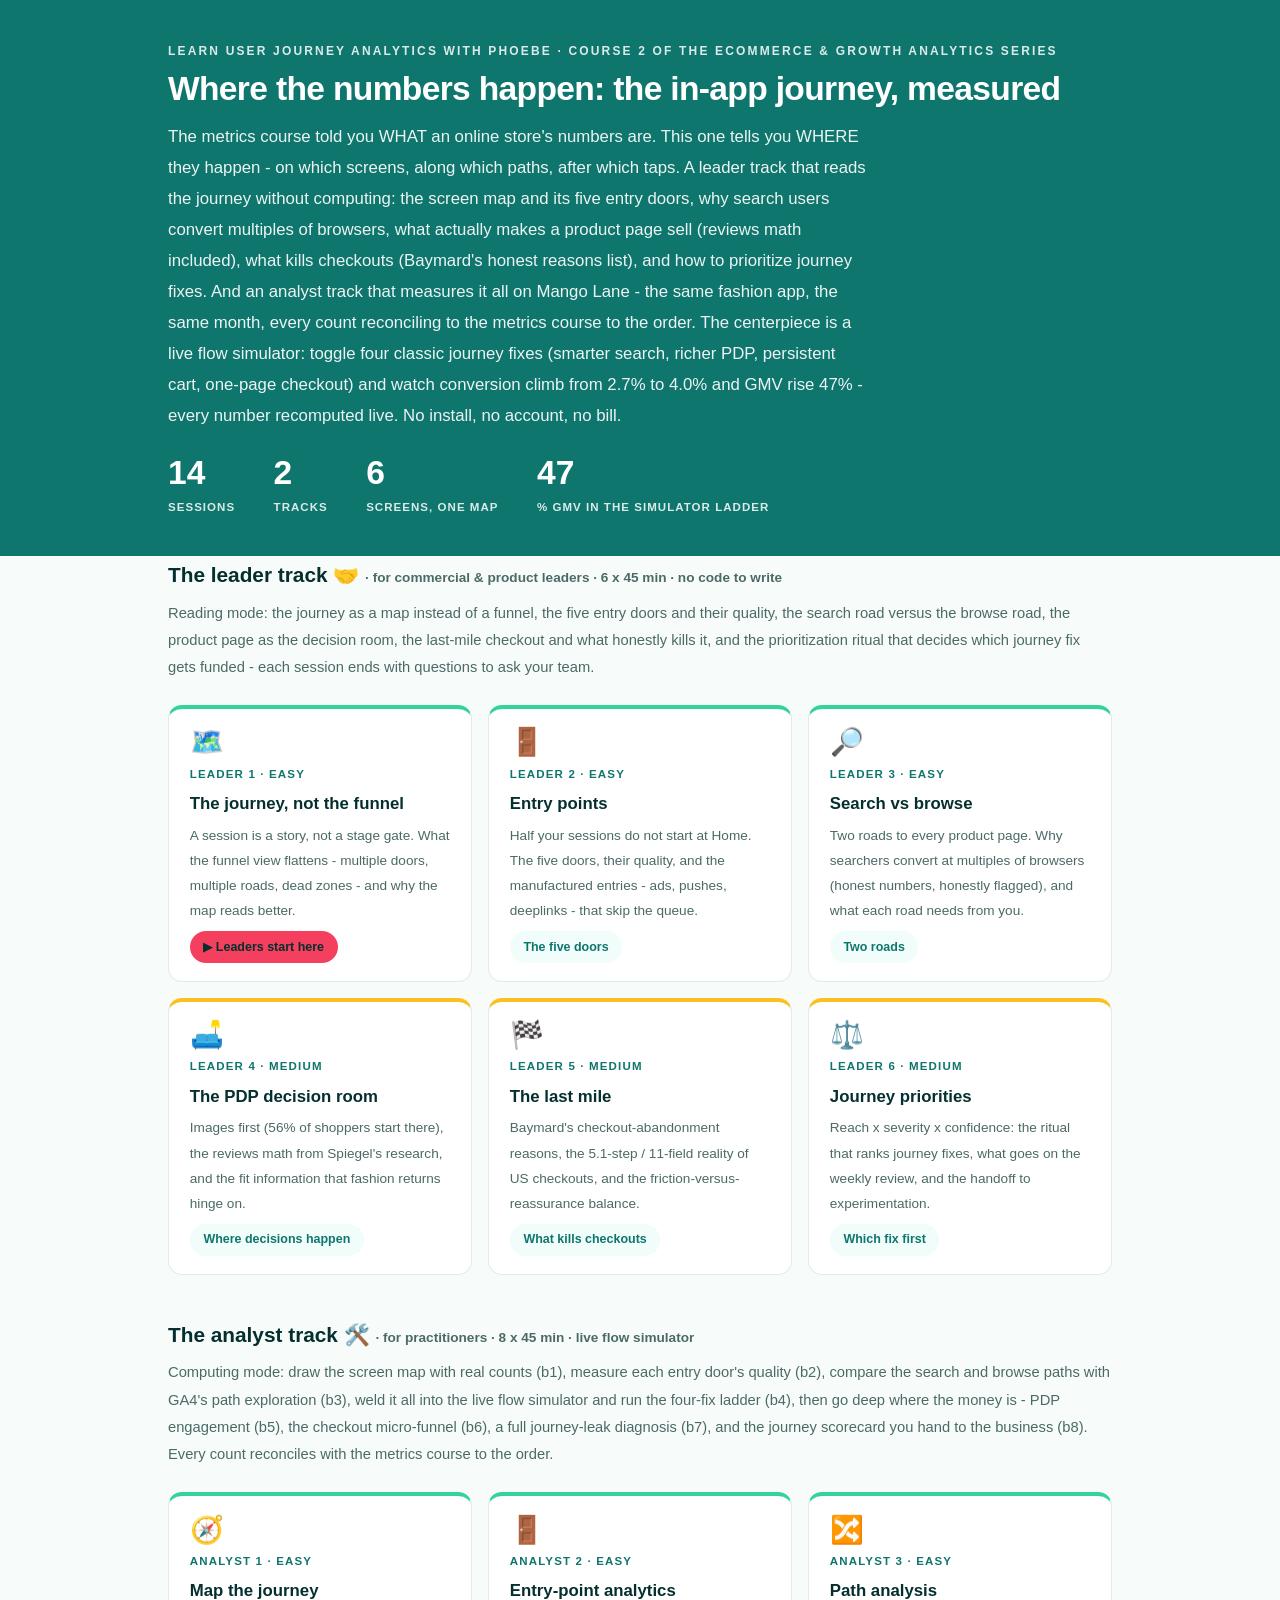
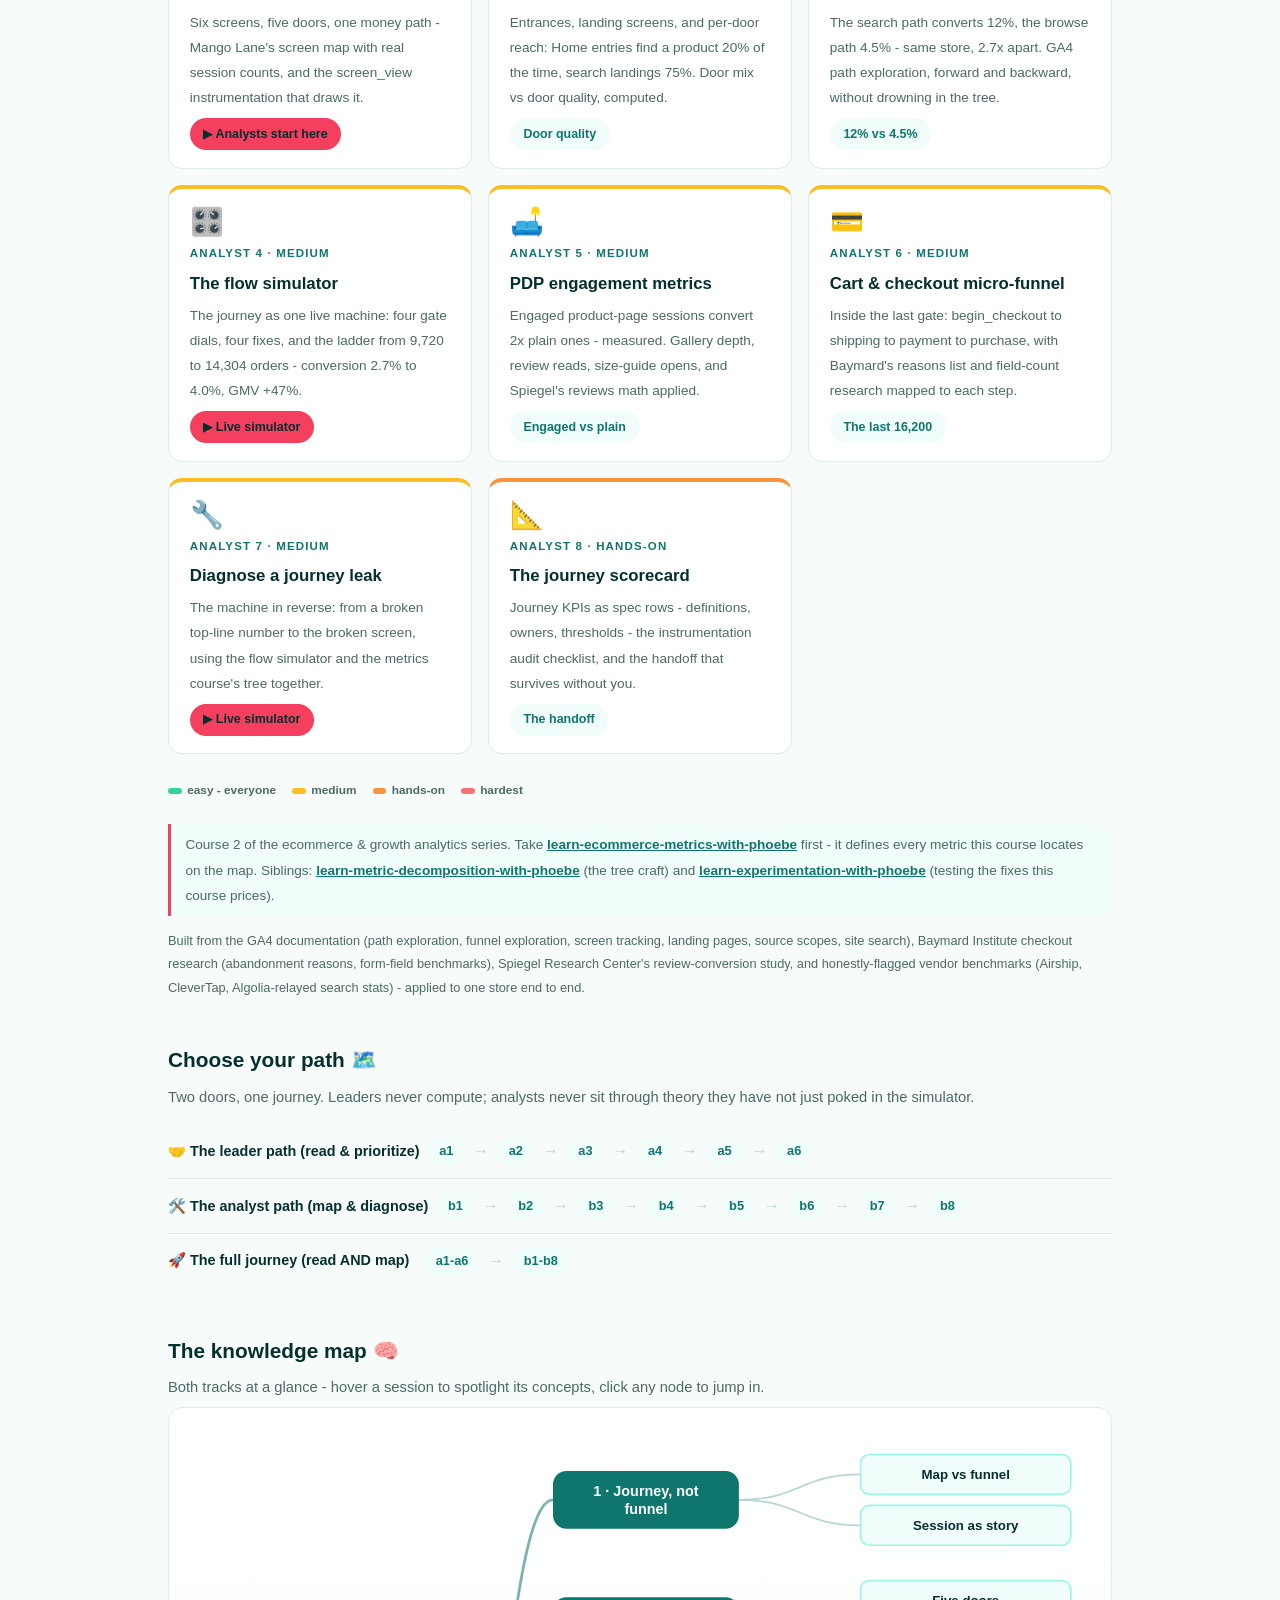
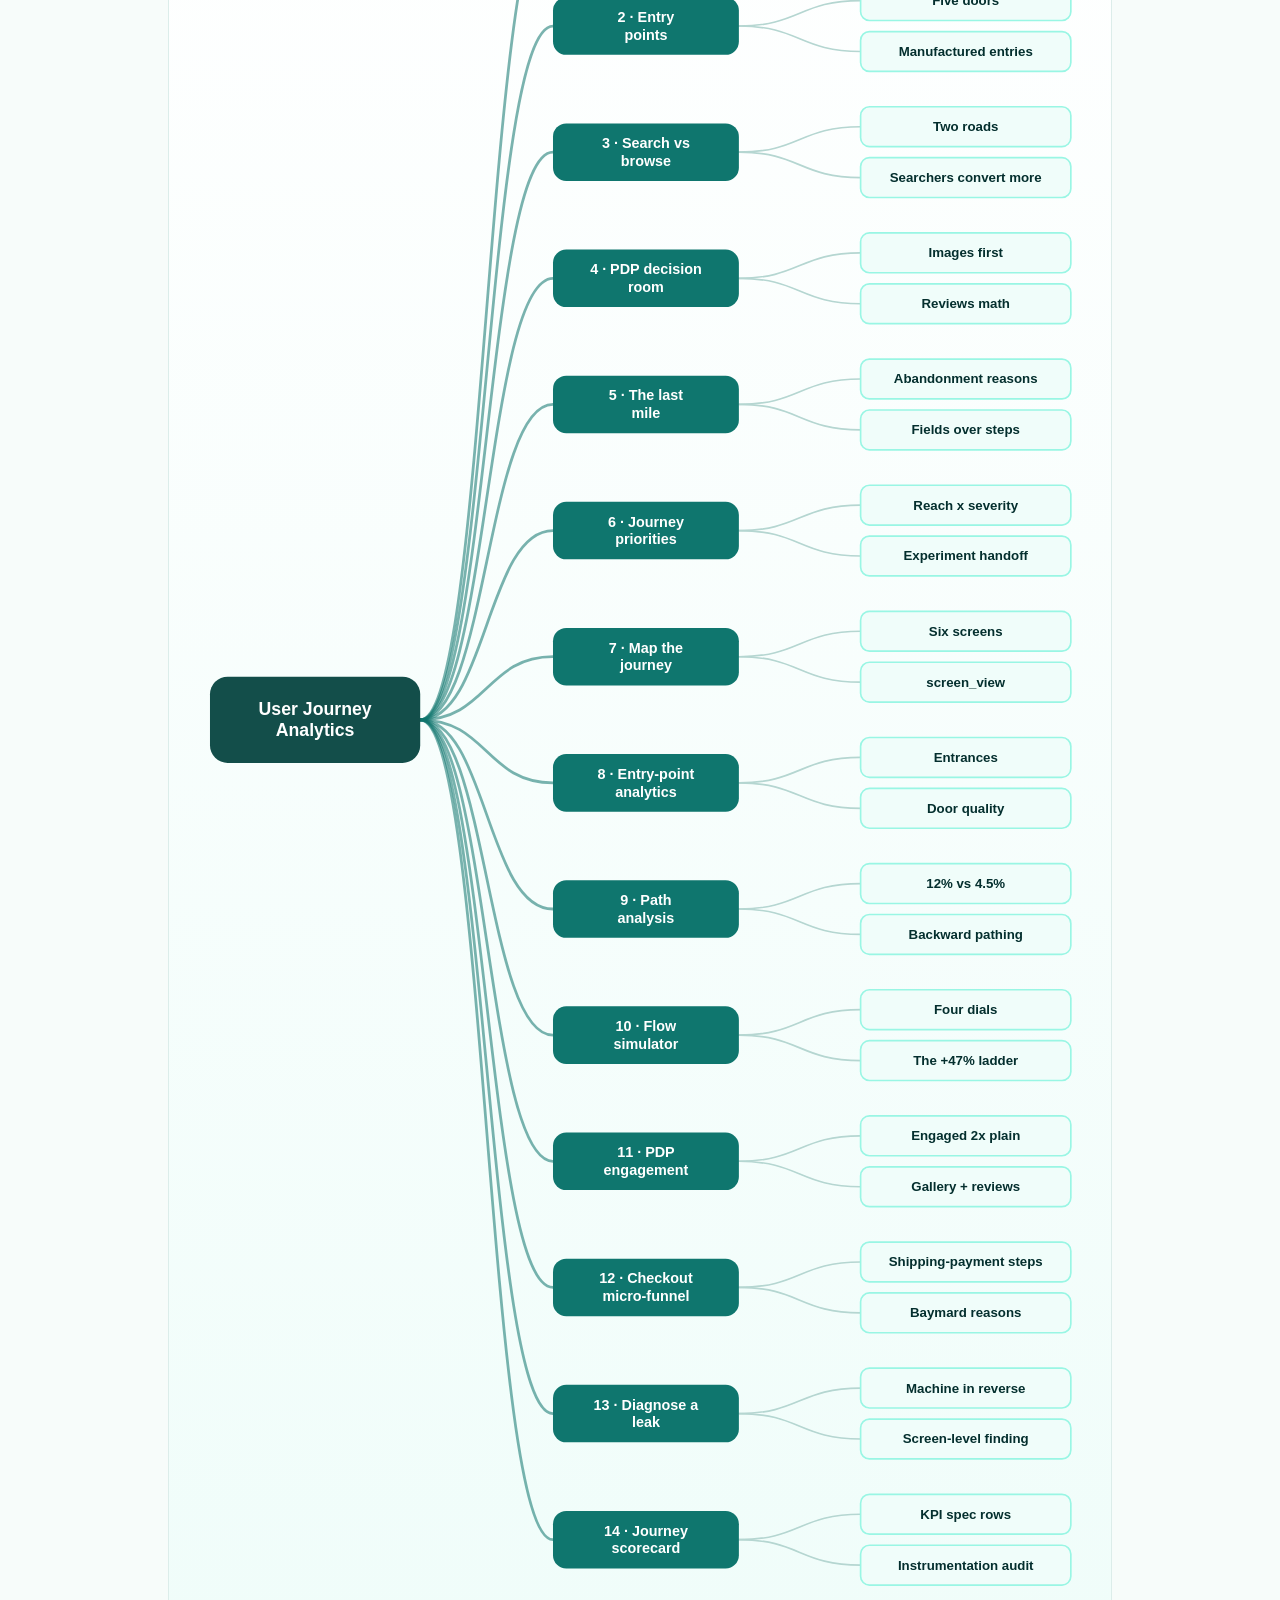
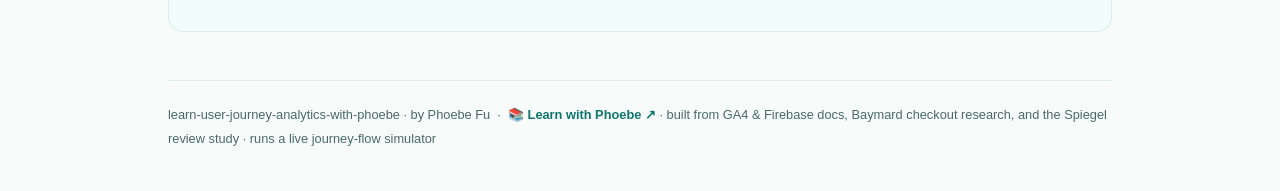
==== index.html @ 92de8b3d "Fix diagram clipping and make every page readable on a narrow screen Diagrams: measured geometry def" ====
<!DOCTYPE html>
<html lang="en">
<head>
<meta charset="UTF-8">
<meta name="viewport" content="width=device-width, initial-scale=1.0">
<title>learn user journey analytics with phoebe - a two-track course you run in your browser</title>
<link rel="stylesheet" href="assets/style.css?v=6">
<style>
  .stats-row { display: flex; gap: 2.4rem; margin-top: 1.5rem; flex-wrap: wrap; }
  .stat b { display: block; font-size: 2.1rem; font-weight: 800; line-height: 1.05; font-variant-numeric: tabular-nums; }
  .stat span { font-size: .72rem; opacity: .85; text-transform: uppercase; letter-spacing: .09em; font-weight: 600; }

  .course-grid { display: grid; grid-template-columns: repeat(auto-fit, minmax(17rem, 1fr)); gap: 1rem; margin-top: 1.5rem; }
  .course-card {
    border: 1px solid var(--hairline);
    border-top: 4px solid var(--diff, var(--indigo));
    border-radius: var(--radius);
    padding: 1.2rem 1.3rem 1.1rem;
    display: flex;
    flex-direction: column;
    gap: .5rem;
    text-decoration: none;
    color: var(--ink);
    background: #fff;
    transition: box-shadow .15s ease, border-color .15s ease, transform .15s ease;
    position: relative;
  }
  .course-card:hover { border-color: var(--indigo-soft); border-top-color: var(--diff, var(--indigo)); box-shadow: 0 8px 28px rgba(15,118,110,.14); transform: translateY(-3px); }
  .course-card .cicon { font-size: 1.7rem; line-height: 1; }
  .course-card .cnum { font-size: .72rem; font-weight: 700; color: var(--indigo); text-transform: uppercase; letter-spacing: .1em; }
  .course-card h3 { font-size: 1.05rem; font-weight: 800; line-height: 1.3; }
  .course-card p { font-size: .85rem; color: var(--muted); flex: 1; }
  .course-card .meta { display: flex; gap: .4rem; flex-wrap: wrap; }

  .diff-legend { display: flex; gap: 1rem; margin-top: 1.6rem; font-size: .74rem; color: var(--muted); font-weight: 600; flex-wrap: wrap; }
  .diff-legend i { display: inline-block; width: .85rem; height: .35rem; border-radius: 999px; margin-right: .35rem; vertical-align: middle; }

  .prereq-line { margin-top: 1.4rem; font-size: .85rem; color: var(--muted); border-left: 3px solid var(--amber); padding: .5rem .9rem; background: var(--indigo-50); border-radius: 0 var(--radius) var(--radius) 0; }
  .prereq-line a { color: var(--indigo); font-weight: 700; }
  .sources-line { margin-top: .8rem; font-size: .8rem; color: var(--muted); }

  .paths { margin-top: 2.6rem; }
  .paths h2 { font-size: 1.3rem; font-weight: 800; margin-bottom: .3rem; }
  .paths .plede { color: var(--muted); font-size: .92rem; margin-bottom: .8rem; }
  .path { display: flex; gap: .55rem; align-items: center; padding: .75rem 0; border-bottom: .5px solid var(--hairline); flex-wrap: wrap; }
  .path:last-child { border-bottom: none; }
  .path b { min-width: 15.5rem; font-size: .9rem; }
  .path .pstep { background: var(--indigo-50); color: var(--indigo); border-radius: 999px; padding: .16rem .68rem; font-weight: 700; font-size: .8rem; text-decoration: none; transition: all .12s ease; }
  .path .pstep:hover { background: var(--indigo); color: #fff; }
  .path .parr { color: var(--faint); font-weight: 700; }

  .mm-section { margin-top: 1.6rem; }
  .mm-section h2 { font-size: 1.3rem; font-weight: 800; margin-bottom: .2rem; }
  .mm-section .mm-lede { color: var(--muted); font-size: .92rem; margin-bottom: .4rem; }
  .mm-wrap { border: 1px solid var(--hairline); border-radius: var(--radius); background: linear-gradient(180deg,#fff,#F0FDFA); padding: .6rem; overflow-x: auto; }
  .mm-svg { width: 100%; height: auto; display: block; max-width: 60rem; margin: 0 auto; min-width: 34rem; }
  .mm-link { cursor: pointer; text-decoration: none; }
  .mm-node rect { transition: opacity .15s ease, filter .15s ease; }
  .mm-node text { pointer-events: none; }
  .mm-link:hover .mm-node rect { filter: brightness(1.06); }
  .mm-edge { transition: opacity .15s ease; }
</style>
</head>
<body>

<header class="masthead">
  <div class="wrap">
    <div class="eyebrow">Learn User Journey Analytics with Phoebe · course 2 of the ecommerce &amp; growth analytics series</div>
    <h1>Where the numbers happen: the in-app journey, measured</h1>
    <p class="sub">The metrics course told you WHAT an online store's numbers are. This one tells you WHERE they happen - on which screens, along which paths, after which taps. A leader track that reads the journey without computing: the screen map and its five entry doors, why search users convert multiples of browsers, what actually makes a product page sell (reviews math included), what kills checkouts (Baymard's honest reasons list), and how to prioritize journey fixes. And an analyst track that measures it all on Mango Lane - the same fashion app, the same month, every count reconciling to the metrics course to the order. The centerpiece is a live flow simulator: toggle four classic journey fixes (smarter search, richer PDP, persistent cart, one-page checkout) and watch conversion climb from 2.7% to 4.0% and GMV rise 47% - every number recomputed live. No install, no account, no bill.</p>
    <div class="stats-row">
      <div class="stat"><b data-count="14">14</b><span>sessions</span></div>
      <div class="stat"><b data-count="2">2</b><span>tracks</span></div>
      <div class="stat"><b data-count="6">6</b><span>screens, one map</span></div>
      <div class="stat"><b data-count="47">47</b><span>% GMV in the simulator ladder</span></div>
    </div>
  </div>
</header>

<main class="wrap">

  <section class="section">
    <div class="paths" style="margin-top:0">
      <h2>The leader track 🤝 <span style="font-size:.85rem;font-weight:600;color:var(--muted)">· for commercial &amp; product leaders · 6 x 45 min · no code to write</span></h2>
      <p class="plede">Reading mode: the journey as a map instead of a funnel, the five entry doors and their quality, the search road versus the browse road, the product page as the decision room, the last-mile checkout and what honestly kills it, and the prioritization ritual that decides which journey fix gets funded - each session ends with questions to ask your team.</p>
    </div>
    <div class="course-grid">
      <a class="course-card" href="courses/a1-the-journey-not-the-funnel.html" style="--diff:#34D399">
        <span class="cicon">🗺️</span>
        <span class="cnum">Leader 1 · easy</span>
        <h3>The journey, not the funnel</h3>
        <p>A session is a story, not a stage gate. What the funnel view flattens - multiple doors, multiple roads, dead zones - and why the map reads better.</p>
        <span class="meta"><span class="pill amber">▶ Leaders start here</span></span>
      </a>
      <a class="course-card" href="courses/a2-entry-points.html" style="--diff:#34D399">
        <span class="cicon">🚪</span>
        <span class="cnum">Leader 2 · easy</span>
        <h3>Entry points</h3>
        <p>Half your sessions do not start at Home. The five doors, their quality, and the manufactured entries - ads, pushes, deeplinks - that skip the queue.</p>
        <span class="meta"><span class="pill light">The five doors</span></span>
      </a>
      <a class="course-card" href="courses/a3-search-vs-browse.html" style="--diff:#34D399">
        <span class="cicon">🔎</span>
        <span class="cnum">Leader 3 · easy</span>
        <h3>Search vs browse</h3>
        <p>Two roads to every product page. Why searchers convert at multiples of browsers (honest numbers, honestly flagged), and what each road needs from you.</p>
        <span class="meta"><span class="pill light">Two roads</span></span>
      </a>
      <a class="course-card" href="courses/a4-the-pdp-decision-room.html" style="--diff:#FBBF24">
        <span class="cicon">🛋️</span>
        <span class="cnum">Leader 4 · medium</span>
        <h3>The PDP decision room</h3>
        <p>Images first (56% of shoppers start there), the reviews math from Spiegel's research, and the fit information that fashion returns hinge on.</p>
        <span class="meta"><span class="pill light">Where decisions happen</span></span>
      </a>
      <a class="course-card" href="courses/a5-the-last-mile.html" style="--diff:#FBBF24">
        <span class="cicon">🏁</span>
        <span class="cnum">Leader 5 · medium</span>
        <h3>The last mile</h3>
        <p>Baymard's checkout-abandonment reasons, the 5.1-step / 11-field reality of US checkouts, and the friction-versus-reassurance balance.</p>
        <span class="meta"><span class="pill light">What kills checkouts</span></span>
      </a>
      <a class="course-card" href="courses/a6-journey-priorities.html" style="--diff:#FBBF24">
        <span class="cicon">⚖️</span>
        <span class="cnum">Leader 6 · medium</span>
        <h3>Journey priorities</h3>
        <p>Reach x severity x confidence: the ritual that ranks journey fixes, what goes on the weekly review, and the handoff to experimentation.</p>
        <span class="meta"><span class="pill light">Which fix first</span></span>
      </a>
    </div>

    <div class="paths">
      <h2>The analyst track 🛠️ <span style="font-size:.85rem;font-weight:600;color:var(--muted)">· for practitioners · 8 x 45 min · live flow simulator</span></h2>
      <p class="plede">Computing mode: draw the screen map with real counts (b1), measure each entry door's quality (b2), compare the search and browse paths with GA4's path exploration (b3), weld it all into the live flow simulator and run the four-fix ladder (b4), then go deep where the money is - PDP engagement (b5), the checkout micro-funnel (b6), a full journey-leak diagnosis (b7), and the journey scorecard you hand to the business (b8). Every count reconciles with the metrics course to the order.</p>
    </div>
    <div class="course-grid">
      <a class="course-card" href="courses/b1-map-the-journey.html" style="--diff:#34D399">
        <span class="cicon">🧭</span>
        <span class="cnum">Analyst 1 · easy</span>
        <h3>Map the journey</h3>
        <p>Six screens, five doors, one money path - Mango Lane's screen map with real session counts, and the screen_view instrumentation that draws it.</p>
        <span class="meta"><span class="pill amber">▶ Analysts start here</span></span>
      </a>
      <a class="course-card" href="courses/b2-entry-point-analytics.html" style="--diff:#34D399">
        <span class="cicon">🚪</span>
        <span class="cnum">Analyst 2 · easy</span>
        <h3>Entry-point analytics</h3>
        <p>Entrances, landing screens, and per-door reach: Home entries find a product 20% of the time, search landings 75%. Door mix vs door quality, computed.</p>
        <span class="meta"><span class="pill light">Door quality</span></span>
      </a>
      <a class="course-card" href="courses/b3-path-analysis.html" style="--diff:#34D399">
        <span class="cicon">🔀</span>
        <span class="cnum">Analyst 3 · easy</span>
        <h3>Path analysis</h3>
        <p>The search path converts 12%, the browse path 4.5% - same store, 2.7x apart. GA4 path exploration, forward and backward, without drowning in the tree.</p>
        <span class="meta"><span class="pill light">12% vs 4.5%</span></span>
      </a>
      <a class="course-card" href="courses/b4-the-flow-simulator.html" style="--diff:#FBBF24">
        <span class="cicon">🎛️</span>
        <span class="cnum">Analyst 4 · medium</span>
        <h3>The flow simulator</h3>
        <p>The journey as one live machine: four gate dials, four fixes, and the ladder from 9,720 to 14,304 orders - conversion 2.7% to 4.0%, GMV +47%.</p>
        <span class="meta"><span class="pill peach">▶ Live simulator</span></span>
      </a>
      <a class="course-card" href="courses/b5-pdp-engagement-metrics.html" style="--diff:#FBBF24">
        <span class="cicon">🛋️</span>
        <span class="cnum">Analyst 5 · medium</span>
        <h3>PDP engagement metrics</h3>
        <p>Engaged product-page sessions convert 2x plain ones - measured. Gallery depth, review reads, size-guide opens, and Spiegel's reviews math applied.</p>
        <span class="meta"><span class="pill light">Engaged vs plain</span></span>
      </a>
      <a class="course-card" href="courses/b6-cart-checkout-micro-funnel.html" style="--diff:#FBBF24">
        <span class="cicon">💳</span>
        <span class="cnum">Analyst 6 · medium</span>
        <h3>Cart &amp; checkout micro-funnel</h3>
        <p>Inside the last gate: begin_checkout to shipping to payment to purchase, with Baymard's reasons list and field-count research mapped to each step.</p>
        <span class="meta"><span class="pill light">The last 16,200</span></span>
      </a>
      <a class="course-card" href="courses/b7-diagnose-a-journey-leak.html" style="--diff:#FBBF24">
        <span class="cicon">🔧</span>
        <span class="cnum">Analyst 7 · medium</span>
        <h3>Diagnose a journey leak</h3>
        <p>The machine in reverse: from a broken top-line number to the broken screen, using the flow simulator and the metrics course's tree together.</p>
        <span class="meta"><span class="pill peach">▶ Live simulator</span></span>
      </a>
      <a class="course-card" href="courses/b8-the-journey-scorecard.html" style="--diff:#FB923C">
        <span class="cicon">📐</span>
        <span class="cnum">Analyst 8 · hands-on</span>
        <h3>The journey scorecard</h3>
        <p>Journey KPIs as spec rows - definitions, owners, thresholds - the instrumentation audit checklist, and the handoff that survives without you.</p>
        <span class="meta"><span class="pill light">The handoff</span></span>
      </a>
    </div>
    <div class="diff-legend">
      <span><i style="background:#34D399"></i>easy - everyone</span>
      <span><i style="background:#FBBF24"></i>medium</span>
      <span><i style="background:#FB923C"></i>hands-on</span>
      <span><i style="background:#F87171"></i>hardest</span>
    </div>

    <p class="prereq-line">Course 2 of the ecommerce &amp; growth analytics series. Take <a href="https://phoebefu6.github.io/learn-ecommerce-metrics-with-phoebe/">learn-ecommerce-metrics-with-phoebe</a> first - it defines every metric this course locates on the map. Siblings: <a href="https://phoebefu6.github.io/learn-metric-decomposition-with-phoebe/">learn-metric-decomposition-with-phoebe</a> (the tree craft) and <a href="https://phoebefu6.github.io/learn-experimentation-with-phoebe/">learn-experimentation-with-phoebe</a> (testing the fixes this course prices).</p>
    <p class="sources-line">Built from the GA4 documentation (path exploration, funnel exploration, screen tracking, landing pages, source scopes, site search), Baymard Institute checkout research (abandonment reasons, form-field benchmarks), Spiegel Research Center's review-conversion study, and honestly-flagged vendor benchmarks (Airship, CleverTap, Algolia-relayed search stats) - applied to one store end to end.</p>

    <div class="paths">
      <h2>Choose your path 🗺️</h2>
      <p class="plede">Two doors, one journey. Leaders never compute; analysts never sit through theory they have not just poked in the simulator.</p>
      <div class="path"><b>🤝 The leader path (read &amp; prioritize)</b>
        <a class="pstep" href="courses/a1-the-journey-not-the-funnel.html">a1</a><span class="parr">→</span>
        <a class="pstep" href="courses/a2-entry-points.html">a2</a><span class="parr">→</span>
        <a class="pstep" href="courses/a3-search-vs-browse.html">a3</a><span class="parr">→</span>
        <a class="pstep" href="courses/a4-the-pdp-decision-room.html">a4</a><span class="parr">→</span>
        <a class="pstep" href="courses/a5-the-last-mile.html">a5</a><span class="parr">→</span>
        <a class="pstep" href="courses/a6-journey-priorities.html">a6</a>
      </div>
      <div class="path"><b>🛠️ The analyst path (map &amp; diagnose)</b>
        <a class="pstep" href="courses/b1-map-the-journey.html">b1</a><span class="parr">→</span>
        <a class="pstep" href="courses/b2-entry-point-analytics.html">b2</a><span class="parr">→</span>
        <a class="pstep" href="courses/b3-path-analysis.html">b3</a><span class="parr">→</span>
        <a class="pstep" href="courses/b4-the-flow-simulator.html">b4</a><span class="parr">→</span>
        <a class="pstep" href="courses/b5-pdp-engagement-metrics.html">b5</a><span class="parr">→</span>
        <a class="pstep" href="courses/b6-cart-checkout-micro-funnel.html">b6</a><span class="parr">→</span>
        <a class="pstep" href="courses/b7-diagnose-a-journey-leak.html">b7</a><span class="parr">→</span>
        <a class="pstep" href="courses/b8-the-journey-scorecard.html">b8</a>
      </div>
      <div class="path"><b>🚀 The full journey (read AND map)</b>
        <a class="pstep" href="courses/a1-the-journey-not-the-funnel.html">a1-a6</a><span class="parr">→</span>
        <a class="pstep" href="courses/b1-map-the-journey.html">b1-b8</a>
      </div>
    </div>
  </section>

  <section class="section mm-section">
    <h2>The knowledge map 🧠</h2>
    <p class="mm-lede">Both tracks at a glance - hover a session to spotlight its concepts, click any node to jump in.</p>
    <div class="mm-wrap"><div id="mindmap"></div></div>
  </section>

  <footer class="pagefoot">
    <span>learn-user-journey-analytics-with-phoebe · by Phoebe Fu &nbsp;·&nbsp; 📚 <a href="https://phoebefu6.github.io/learn-with-phoebe/">Learn with Phoebe ↗</a> · built from GA4 &amp; Firebase docs, Baymard checkout research, and the Spiegel review study · runs a live journey-flow simulator</span>
  </footer>
</main>

<script>
window.MINDMAP_DATA = {
  title: "User Journey\nAnalytics",
  centerColor: "#134E4A",
  sessions: [
    { label: "Journey, not\nfunnel", href: "courses/a1-the-journey-not-the-funnel.html", color: "#34D399",
      concepts: [
        { label: "Map vs funnel", href: "courses/a1-the-journey-not-the-funnel.html" },
        { label: "Session as story", href: "courses/a1-the-journey-not-the-funnel.html" } ] },
    { label: "Entry\npoints", href: "courses/a2-entry-points.html", color: "#34D399",
      concepts: [
        { label: "Five doors", href: "courses/a2-entry-points.html" },
        { label: "Manufactured entries", href: "courses/a2-entry-points.html" } ] },
    { label: "Search vs\nbrowse", href: "courses/a3-search-vs-browse.html", color: "#34D399",
      concepts: [
        { label: "Two roads", href: "courses/a3-search-vs-browse.html" },
        { label: "Searchers convert more", href: "courses/a3-search-vs-browse.html" } ] },
    { label: "PDP decision\nroom", href: "courses/a4-the-pdp-decision-room.html", color: "#FBBF24",
      concepts: [
        { label: "Images first", href: "courses/a4-the-pdp-decision-room.html" },
        { label: "Reviews math", href: "courses/a4-the-pdp-decision-room.html" } ] },
    { label: "The last\nmile", href: "courses/a5-the-last-mile.html", color: "#FBBF24",
      concepts: [
        { label: "Abandonment reasons", href: "courses/a5-the-last-mile.html" },
        { label: "Fields over steps", href: "courses/a5-the-last-mile.html" } ] },
    { label: "Journey\npriorities", href: "courses/a6-journey-priorities.html", color: "#FBBF24",
      concepts: [
        { label: "Reach x severity", href: "courses/a6-journey-priorities.html" },
        { label: "Experiment handoff", href: "courses/a6-journey-priorities.html" } ] },
    { label: "Map the\njourney", href: "courses/b1-map-the-journey.html", color: "#34D399",
      concepts: [
        { label: "Six screens", href: "courses/b1-map-the-journey.html" },
        { label: "screen_view", href: "courses/b1-map-the-journey.html" } ] },
    { label: "Entry-point\nanalytics", href: "courses/b2-entry-point-analytics.html", color: "#34D399",
      concepts: [
        { label: "Entrances", href: "courses/b2-entry-point-analytics.html" },
        { label: "Door quality", href: "courses/b2-entry-point-analytics.html" } ] },
    { label: "Path\nanalysis", href: "courses/b3-path-analysis.html", color: "#34D399",
      concepts: [
        { label: "12% vs 4.5%", href: "courses/b3-path-analysis.html" },
        { label: "Backward pathing", href: "courses/b3-path-analysis.html" } ] },
    { label: "Flow\nsimulator", href: "courses/b4-the-flow-simulator.html", color: "#FBBF24",
      concepts: [
        { label: "Four dials", href: "courses/b4-the-flow-simulator.html" },
        { label: "The +47% ladder", href: "courses/b4-the-flow-simulator.html" } ] },
    { label: "PDP\nengagement", href: "courses/b5-pdp-engagement-metrics.html", color: "#FBBF24",
      concepts: [
        { label: "Engaged 2x plain", href: "courses/b5-pdp-engagement-metrics.html" },
        { label: "Gallery + reviews", href: "courses/b5-pdp-engagement-metrics.html" } ] },
    { label: "Checkout\nmicro-funnel", href: "courses/b6-cart-checkout-micro-funnel.html", color: "#FBBF24",
      concepts: [
        { label: "Shipping-payment steps", href: "courses/b6-cart-checkout-micro-funnel.html" },
        { label: "Baymard reasons", href: "courses/b6-cart-checkout-micro-funnel.html" } ] },
    { label: "Diagnose a\nleak", href: "courses/b7-diagnose-a-journey-leak.html", color: "#FBBF24",
      concepts: [
        { label: "Machine in reverse", href: "courses/b7-diagnose-a-journey-leak.html" },
        { label: "Screen-level finding", href: "courses/b7-diagnose-a-journey-leak.html" } ] },
    { label: "Journey\nscorecard", href: "courses/b8-the-journey-scorecard.html", color: "#FB923C",
      concepts: [
        { label: "KPI spec rows", href: "courses/b8-the-journey-scorecard.html" },
        { label: "Instrumentation audit", href: "courses/b8-the-journey-scorecard.html" } ] }
  ]
};
</script>
<script src="assets/mindmap.js?v=6"></script>
<script src="assets/app.js?v=6"></script>
</body>
</html>
---- assets/style.css ----
/* learn-user-journey-analytics-with-phoebe - editorial bold design system
   Accent: deep teal #0F766E · Ink: teal-black #042F2E · Flagship: coral #F43F5E
   (CSS var names still read --indigo/--amber; they hold teal/coral values.) */

:root {
  --indigo: #0F766E;
  --indigo-deep: #134E4A;
  --indigo-mid: #14B8A6;
  --indigo-soft: #99F6E4;
  --indigo-50: #F0FDFA;
  --ink: #042F2E;
  --muted: #4B6A66;
  --faint: #B5D6D1;
  --hairline: #DCEDEA;
  --amber: #F43F5E;
  --amber-ink: #042F2E;
  --amber-50: #FFE4E6;
  --paper: #F7FCFA;
  --code-bg: #03211F;
  --code-ink: #CCFBF1;
  --radius: 14px;
}

* { margin: 0; padding: 0; box-sizing: border-box; }

html { font-size: 16px; scroll-behavior: smooth; }
html.zoom-125 { font-size: 20px; }
html.zoom-150 { font-size: 24px; }

body {
  font-family: "Inter", -apple-system, BlinkMacSystemFont, "Segoe UI", Roboto, sans-serif;
  background: var(--paper);
  color: var(--ink);
  line-height: 1.85;
  font-feature-settings: "tnum";
}

.wrap { max-width: 62rem; margin: 0 auto; padding: 0 1.5rem; }

/* ---------- header band ---------- */
.masthead {
  background: var(--indigo);
  color: #fff;
  padding: 2.5rem 0 2.25rem;
}
.masthead .eyebrow {
  font-size: .75rem;
  letter-spacing: .18em;
  text-transform: uppercase;
  opacity: .85;
  font-weight: 600;
}
.masthead h1 {
  font-size: 2.1rem;
  line-height: 1.15;
  font-weight: 800;
  margin: .5rem 0 .75rem;
  letter-spacing: -.02em;
}
.masthead h1 .accent { color: inherit; }
.masthead .sub { font-size: 1.05rem; opacity: .92; max-width: 44rem; }

.chip-row { display: flex; flex-wrap: wrap; gap: .5rem; margin-top: 1.1rem; }
.chip {
  display: inline-flex;
  align-items: center;
  gap: .35rem;
  border-radius: 999px;
  padding: .25rem .8rem;
  font-size: .78rem;
  font-weight: 600;
  white-space: nowrap;
}
.chip.level { background: #fff; color: var(--indigo); }
.chip.audience { background: rgba(255,255,255,.16); color: #fff; border: 1px solid rgba(255,255,255,.35); }
.chip.time { background: var(--ink); color: #fff; font-variant-numeric: tabular-nums; }

/* ---------- agenda bar ---------- */
.agenda {
  display: flex;
  border-radius: 999px;
  overflow: hidden;
  margin: 1.4rem 0 0;
  font-size: .72rem;
  font-weight: 600;
  text-align: center;
  color: #fff;
}
.agenda span { padding: .45rem .3rem; white-space: nowrap; overflow: hidden; text-overflow: ellipsis; }
.agenda .a1 { background: var(--indigo-deep); }
.agenda .a2 { background: var(--indigo-mid); }
.agenda .a3 { background: var(--amber); color: var(--amber-ink); }
.agenda .a4 { background: var(--indigo-soft); }

/* ---------- toolbar ---------- */
.toolbar {
  position: sticky;
  top: 0;
  z-index: 40;
  background: rgba(255,255,255,.94);
  backdrop-filter: blur(6px);
  border-bottom: 1px solid var(--hairline);
  padding: .55rem 0;
}
.toolbar .wrap { display: flex; align-items: center; gap: .6rem; }
.toolbar .crumb { font-size: .8rem; color: var(--muted); font-weight: 600; margin-right: auto; }
.toolbar .crumb a { color: var(--indigo); text-decoration: none; }
.btn {
  border: 1px solid var(--hairline);
  background: #fff;
  color: var(--ink);
  border-radius: 999px;
  padding: .35rem .9rem;
  font-size: .78rem;
  font-weight: 600;
  cursor: pointer;
  font-family: inherit;
  transition: all .15s ease;
}
.btn:hover { border-color: var(--indigo); color: var(--indigo); }
.btn.primary { background: var(--indigo); border-color: var(--indigo); color: #fff; }
.btn.primary:hover { background: var(--indigo-deep); }

/* ---------- sections ---------- */
main { padding: 2.5rem 0 4rem; }

.section { margin-bottom: 2.8rem; }
.section-kicker { margin-bottom: 1rem; }
.section-kicker .klabel {
  display: block;
  font-size: .72rem;
  text-transform: uppercase;
  letter-spacing: .1em;
  color: var(--indigo);
  font-weight: 700;
  margin-bottom: .35rem;
}
.section-kicker h2 {
  font-size: 1.45rem;
  font-weight: 800;
  letter-spacing: -.01em;
  display: flex;
  align-items: center;
  gap: .7rem;
  flex-wrap: wrap;
}
.section-kicker .tag {
  border-radius: 999px;
  padding: .18rem .7rem;
  font-size: .7rem;
  font-weight: 700;
  text-transform: uppercase;
  letter-spacing: .08em;
}
.tag.concept { background: var(--indigo-50); color: var(--indigo); }
.tag.demo { background: var(--amber-50); color: var(--amber-ink); }
.tag.exercise { background: var(--ink); color: #fff; }

.lede { color: var(--muted); max-width: 46rem; margin-bottom: 1.4rem; line-height: 1.8; }

/* live vs self-study markers on cards */
.mode {
  font-size: .64rem;
  font-weight: 700;
  text-transform: uppercase;
  letter-spacing: .07em;
  padding: .14rem .6rem;
  border-radius: 999px;
  flex: none;
}
.mode.live { background: var(--indigo); color: #fff; }
.mode.self { background: #fff; color: var(--muted); border: 1px solid var(--hairline); }

/* ---------- accordions ---------- */
details.card {
  border: 1px solid var(--hairline);
  border-radius: var(--radius);
  margin-bottom: .8rem;
  overflow: hidden;
  background: #fff;
}
details.card[open] { border-color: var(--indigo-soft); box-shadow: 0 8px 28px rgba(15,118,110,.08); }
details.card summary {
  list-style: none;
  cursor: pointer;
  padding: 1rem 1.25rem;
  display: flex;
  align-items: center;
  gap: .75rem;
  font-weight: 700;
  font-size: 1.02rem;
  user-select: none;
}
details.card summary::-webkit-details-marker { display: none; }
details.card summary .dot {
  width: .6rem; height: .6rem;
  border-radius: 999px;
  background: var(--indigo);
  flex: none;
}
details.card summary .mini { margin-left: auto; font-size: .72rem; color: var(--muted); font-weight: 600; white-space: nowrap; }
details.card summary .caret { transition: transform .2s ease; color: var(--indigo); font-size: .8rem; }
details.card[open] summary .caret { transform: rotate(90deg); }
details.card .body { padding: 0 1.25rem 1.4rem; border-top: 1px solid var(--hairline); padding-top: 1.15rem; }
details.card .body p { margin-bottom: 1.05rem; max-width: 48rem; }
details.card .body p:last-child { margin-bottom: 0; }
details.card .body ul, details.card .body ol { margin: 0 0 1.1rem 1.2rem; max-width: 47rem; }
details.card .body li { margin-bottom: .65rem; }
details.card .body h4 { font-size: .95rem; font-weight: 700; margin: 1.1rem 0 .45rem; }
details.card .body h4:first-child { margin-top: 0; }

/* ---------- pills & legends ---------- */
.legend { display: flex; flex-wrap: wrap; gap: .5rem; margin: 0 0 1.2rem; }
.pill {
  display: inline-flex;
  align-items: center;
  gap: .4rem;
  border-radius: 999px;
  padding: .28rem .85rem;
  font-size: .78rem;
  font-weight: 600;
}
.pill.solid { background: var(--indigo); color: #fff; }
.pill.light { background: var(--indigo-50); color: var(--indigo); }
.pill.inkpill { background: var(--ink); color: #fff; }
.pill.amber, .pill.peach { background: var(--amber); color: var(--amber-ink); }
.pill.bare { color: var(--faint); }

/* ---------- 4D grid ---------- */
.grid-2 { display: grid; grid-template-columns: repeat(auto-fit, minmax(15rem, 1fr)); gap: .8rem; margin: .5rem 0 1rem; }
.d-card {
  border: 1px solid var(--hairline);
  border-left: 4px solid var(--indigo);
  border-radius: 10px;
  padding: 1rem 1.1rem;
}
.d-card h4 { font-size: .95rem; margin-bottom: .3rem; }
.d-card h4 .lead-letter { color: var(--indigo); }
.d-card p { font-size: .86rem; color: var(--muted); margin: 0; }

/* ---------- tables ---------- */
table.clean { width: 100%; border-collapse: collapse; font-size: .9rem; margin: .4rem 0 1rem; }
table.clean th {
  text-align: left;
  font-size: .72rem;
  text-transform: uppercase;
  letter-spacing: .08em;
  color: var(--muted);
  padding: .5rem .6rem;
  border-bottom: 2px solid var(--ink);
}
table.clean td { padding: .7rem .6rem; border-bottom: .5px solid var(--hairline); vertical-align: top; line-height: 1.7; }
table.clean td:first-child { font-weight: 600; }

/* ---------- prompt boxes ---------- */
.prompt-box {
  position: relative;
  background: var(--code-bg);
  color: var(--code-ink);
  border-radius: var(--radius);
  padding: 1.1rem 1.2rem;
  margin: 1rem 0 1.2rem;
  font-family: "SF Mono", ui-monospace, Menlo, Consolas, monospace;
  font-size: .84rem;
  line-height: 1.65;
  white-space: pre-wrap;
  word-break: break-word;
}
.prompt-box .label {
  position: absolute;
  top: -0.7rem;
  left: 1rem;
  background: var(--indigo);
  color: #fff;
  font-family: "Inter", -apple-system, sans-serif;
  font-size: .68rem;
  font-weight: 700;
  letter-spacing: .06em;
  text-transform: uppercase;
  border-radius: 999px;
  padding: .15rem .7rem;
}
.prompt-box.bad .label { background: var(--faint); color: var(--ink); }
.prompt-box.good .label { background: var(--amber); color: var(--amber-ink); }
.copy-btn {
  position: absolute;
  top: .7rem;
  right: .7rem;
  background: rgba(255,255,255,.1);
  border: 1px solid rgba(255,255,255,.25);
  color: #fff;
  border-radius: 999px;
  padding: .25rem .8rem;
  font-size: .72rem;
  font-weight: 600;
  cursor: pointer;
  font-family: "Inter", -apple-system, sans-serif;
  transition: background .15s ease;
}
.copy-btn:hover { background: rgba(255,255,255,.22); }
.copy-btn.copied { background: var(--amber); border-color: var(--amber); color: var(--amber-ink); }

/* ---------- demo steps ---------- */
.steps { counter-reset: step; margin: .6rem 0 1rem; }
.step {
  display: flex;
  gap: .9rem;
  padding: .85rem 0;
  border-bottom: .5px solid var(--hairline);
}
.step:last-child { border-bottom: none; }
.step::before {
  counter-increment: step;
  content: counter(step);
  flex: none;
  width: 1.7rem; height: 1.7rem;
  border-radius: 999px;
  background: var(--indigo-50);
  color: var(--indigo);
  font-weight: 700;
  font-size: .85rem;
  display: inline-flex;
  align-items: center;
  justify-content: center;
  margin-top: .1rem;
}
.step p { margin: 0; }

/* ---------- callouts ---------- */
.callout {
  border-radius: var(--radius);
  padding: 1rem 1.2rem;
  margin: 1rem 0;
  font-size: .92rem;
}
.callout.tip { background: var(--indigo-50); border-left: 4px solid var(--indigo); }
.callout.win { background: var(--amber-50); border-left: 4px solid var(--amber); }
.callout strong:first-child { display: block; margin-bottom: .2rem; }

.callout.example {
  background: #FFFFFF;
  border: 1px solid var(--hairline);
  border-left: 4px solid var(--amber);
  font-size: .9rem;
}
.callout.example .ex-pill {
  display: inline-block;
  background: var(--amber);
  color: var(--amber-ink);
  border-radius: 999px;
  padding: .15rem .7rem;
  font-size: .68rem;
  font-weight: 700;
  text-transform: uppercase;
  letter-spacing: .06em;
  margin-bottom: .5rem;
}
.callout.example p { margin: 0 0 .75rem; max-width: 47rem; }
.callout.example p:last-child { margin-bottom: 0; }
.callout.example ul { margin: 0 0 0 1.1rem; max-width: 46rem; }
.callout.example li { margin-bottom: .6rem; }
.callout.example li:last-child { margin-bottom: 0; }

/* ---------- zoomable figures ---------- */
figure.zoomable {
  border: 1px solid var(--hairline);
  border-radius: var(--radius);
  padding: 1.2rem;
  margin: 1rem 0 1.4rem;
  cursor: zoom-in;
  transition: box-shadow .15s ease;
  background: #fff;
}
figure.zoomable:hover { box-shadow: 0 8px 28px rgba(15,118,110,.12); }
figure.zoomable svg, figure.zoomable img { width: 100%; height: auto; display: block; }
figure.zoomable figcaption {
  margin-top: .6rem;
  font-size: .76rem;
  color: var(--muted);
  font-weight: 600;
  display: flex;
  align-items: center;
  gap: .4rem;
}

.lightbox {
  position: fixed;
  inset: 0;
  z-index: 100;
  background: rgba(4,47,46,.9);
  display: none;
  align-items: center;
  justify-content: center;
  padding: 3vh 3vw;
  cursor: zoom-out;
}
.lightbox.open { display: flex; }
.lightbox .inner {
  background: #fff;
  border-radius: var(--radius);
  padding: 2rem;
  max-width: 94vw;
  max-height: 92vh;
  overflow: auto;
}
.lightbox .inner svg, .lightbox .inner img { width: min(88vw, 70rem); height: auto; }
.lightbox .close-hint {
  position: fixed;
  top: 1rem; right: 1.4rem;
  color: #fff;
  font-size: .8rem;
  font-weight: 600;
  opacity: .8;
}

/* ---------- courses covered ---------- */
.covered { border: 1px solid var(--hairline); border-radius: var(--radius); overflow: hidden; }
.covered-row {
  display: flex;
  align-items: baseline;
  gap: .8rem;
  padding: .75rem 1.1rem;
  border-bottom: .5px solid var(--hairline);
  font-size: .9rem;
}
.covered-row:last-child { border-bottom: none; }
.covered-row .status { flex: none; }
.covered-row .name { font-weight: 600; }
.covered-row .note { margin-left: auto; color: var(--muted); font-size: .78rem; text-align: right; }

/* ---------- cheat sheet footer ---------- */
.cheat {
  background: var(--ink);
  color: #fff;
  border-radius: var(--radius);
  padding: 1.6rem 1.6rem 1.3rem;
  margin-top: 3rem;
}
.cheat h3 { font-size: 1.1rem; margin-bottom: 1rem; }
.cheat h3 span { color: var(--indigo-soft); }
.cheat .grid-2 { gap: 1rem; }
.cheat .cheat-item { border-left: 3px solid var(--indigo-mid); padding-left: .8rem; }
.cheat .cheat-item b { display: block; font-size: .85rem; color: var(--indigo-soft); }
.cheat .cheat-item span { font-size: .82rem; opacity: .85; }

footer.pagefoot {
  border-top: 1px solid var(--hairline);
  margin-top: 3rem;
  padding: 1.4rem 0 2.5rem;
  font-size: .8rem;
  color: var(--muted);
  display: flex;
  justify-content: space-between;
  flex-wrap: wrap;
  gap: .8rem;
}
footer.pagefoot a { color: var(--indigo); text-decoration: none; font-weight: 600; }

/* ---------- wayfinding: reading progress + section dots + part numbers ---------- */

#progress-bar {
  position: fixed;
  top: 0; left: 0;
  height: 3px;
  width: 0;
  background: linear-gradient(90deg, var(--indigo), var(--amber));
  z-index: 90;
}

.pagenav {
  position: fixed;
  right: 1.1rem;
  top: 50%;
  transform: translateY(-50%);
  z-index: 50;
  display: flex;
  flex-direction: column;
  gap: .55rem;
}
.pagenav a {
  width: .68rem; height: .68rem;
  border-radius: 999px;
  background: #fff;
  border: 2px solid var(--faint);
  display: block;
  position: relative;
  transition: all .15s ease;
}
.pagenav a:hover { border-color: var(--indigo); transform: scale(1.3); }
.pagenav a.active { background: var(--indigo); border-color: var(--indigo); }
.pagenav a .nlabel {
  position: absolute;
  right: 1.4rem;
  top: 50%;
  transform: translateY(-50%);
  background: var(--ink);
  color: #fff;
  font-size: .7rem;
  font-weight: 600;
  padding: .22rem .65rem;
  border-radius: 6px;
  white-space: nowrap;
  opacity: 0;
  pointer-events: none;
  transition: opacity .15s ease;
}
.pagenav a:hover .nlabel { opacity: 1; }
@media (max-width: 74rem) { .pagenav { display: none; } }

main { counter-reset: partnum -1; }
.section .section-kicker { position: relative; }
.section .section-kicker::before {
  counter-increment: partnum;
  content: counter(partnum, decimal-leading-zero);
  position: absolute;
  right: 0;
  top: -1.2rem;
  font-size: 4.4rem;
  font-weight: 800;
  color: var(--indigo-50);
  line-height: 1;
  font-variant-numeric: tabular-nums;
  pointer-events: none;
  z-index: 0;
}
.section .section-kicker > * { position: relative; z-index: 1; }

details.card summary { transition: background .15s ease; }
details.card summary:hover { background: #EBF7F4; }

/* ---------- journey strip: you are here in the series ---------- */
.journey {
  display: flex;
  align-items: center;
  gap: .45rem;
  margin-top: 1.1rem;
  flex-wrap: wrap;
}
.journey .jlabel { font-size: .7rem; font-weight: 700; text-transform: uppercase; letter-spacing: .09em; opacity: .8; margin-right: .3rem; }
.journey a {
  width: 1.7rem; height: 1.7rem;
  border-radius: 999px;
  display: inline-flex;
  align-items: center;
  justify-content: center;
  font-size: .8rem;
  font-weight: 700;
  text-decoration: none;
  color: #fff;
  border: 1.5px solid rgba(255,255,255,.45);
  transition: all .15s ease;
  font-variant-numeric: tabular-nums;
}
.journey a:hover { border-color: #fff; transform: scale(1.12); }
.journey a.here { background: #fff; color: var(--indigo); border-color: #fff; }
.journey a.dd-chip { width: auto; border-radius: 999px; padding: 0 .7rem; font-size: .72rem; }

/* ---------- check-yourself quiz ---------- */
.quiz-q {
  border: 1px solid var(--hairline);
  border-radius: var(--radius);
  padding: 1.1rem 1.25rem 1rem;
  margin-bottom: .9rem;
  background: #fff;
}
.quiz-q .qtext { font-weight: 700; margin-bottom: .7rem; }
.quiz-q .qopt {
  display: block;
  width: 100%;
  text-align: left;
  background: #fff;
  border: 1px solid var(--hairline);
  border-radius: 10px;
  padding: .6rem .9rem;
  margin-bottom: .5rem;
  font-size: .9rem;
  font-family: inherit;
  color: var(--ink);
  cursor: pointer;
  transition: all .15s ease;
}
.quiz-q .qopt:hover { border-color: var(--indigo); background: var(--indigo-50); }
.quiz-q .qopt.correct { background: var(--indigo); border-color: var(--indigo); color: #fff; font-weight: 600; }
.quiz-q .qopt.correct::after { content: "  ✓"; }
.quiz-q .qopt.wrong { background: #FEF2F2; border-color: #FCA5A5; color: #991B1B; animation: qshake .3s ease; }
.quiz-q .qopt.wrong::after { content: "  ✗ try again"; font-size: .78rem; }
.quiz-q .qopt:disabled { cursor: default; }
.quiz-q .qwhy {
  display: none;
  background: var(--amber-50);
  border-left: 4px solid var(--amber);
  border-radius: 8px;
  padding: .6rem .9rem;
  font-size: .86rem;
  margin-top: .3rem;
}
.quiz-q.answered .qwhy { display: block; }
@keyframes qshake {
  0%, 100% { transform: translateX(0); }
  25% { transform: translateX(-5px); }
  75% { transform: translateX(5px); }
}
.quiz-score { font-weight: 700; color: var(--indigo); margin-top: .4rem; }

@media (prefers-reduced-motion: reduce) {
  .quiz-q .qopt.wrong { animation: none; }
  .journey a:hover { transform: none; }
}

/* ---------- micro-interactions (react-bits inspired, vanilla) ---------- */

/* BlurText: staggered word reveal on the masthead headline */
.masthead h1 .bw {
  display: inline-block;
  opacity: 0;
  filter: blur(8px);
  transform: translateY(.35em);
  animation: bw-in .7s cubic-bezier(.22,.9,.35,1) forwards;
  animation-delay: var(--bw-delay, 0s);
}
@keyframes bw-in {
  to { opacity: 1; filter: blur(0); transform: translateY(0); }
}

/* SpotlightCard: cursor-following highlight on accordion cards */
details.card { position: relative; }
details.card::after {
  content: "";
  position: absolute;
  inset: 0;
  pointer-events: none;
  opacity: 0;
  transition: opacity .3s ease;
  background: radial-gradient(320px circle at var(--mx, 50%) var(--my, 50%), rgba(15,118,110,.09), transparent 65%);
}
details.card:hover::after { opacity: 1; }

/* ScrollReveal: sections rise in as they enter the viewport */
.js-reveal .section {
  opacity: 0;
  transform: translateY(16px);
  transition: opacity .6s ease, transform .6s cubic-bezier(.22,.9,.35,1);
}
.js-reveal .section.revealed { opacity: 1; transform: none; }

@media (prefers-reduced-motion: reduce) {
  .masthead h1 .bw { animation: none; opacity: 1; filter: none; transform: none; }
  details.card::after { display: none; }
  .js-reveal .section { opacity: 1; transform: none; transition: none; }
}

@media (max-width: 40rem) {
  .masthead h1 { font-size: 1.6rem; }
  .agenda span { font-size: .6rem; }
  .toolbar .crumb { display: none; }
}

@media print {
  .toolbar, .copy-btn { display: none; }
  details.card { border: 1px solid #ccc; }
}

/* ---------- live SQL playground (sql-live.js) ---------- */
.sqlbox {
  border: 1px solid var(--hairline);
  border-radius: var(--radius);
  background: #fff;
  overflow: hidden;
  margin: 1rem 0 1.4rem;
  box-shadow: 0 8px 28px rgba(15,118,110,.06);
}
.sql-bar {
  display: flex; align-items: center; gap: .5rem;
  padding: .5rem .8rem;
  background: var(--indigo-deep);
  color: #fff;
}
.sql-dot { width: .6rem; height: .6rem; border-radius: 999px; background: var(--amber); flex: none; }
.sql-title { font-size: .76rem; font-weight: 600; letter-spacing: .02em; opacity: .92; }
.sql-spacer { margin-left: auto; }
.sql-btn {
  border: 1px solid rgba(255,255,255,.28);
  background: rgba(255,255,255,.08);
  color: #fff;
  border-radius: 999px;
  padding: .26rem .8rem;
  font-size: .74rem; font-weight: 700; cursor: pointer;
  font-family: inherit; transition: all .14s ease; white-space: nowrap;
}
.sql-btn:hover { background: rgba(255,255,255,.2); }
.sql-btn.sql-run { background: var(--amber); color: var(--amber-ink); border-color: var(--amber); }
.sql-btn.sql-run:hover { filter: brightness(1.05); }
.sql-label {
  display: block;
  font-size: .64rem; text-transform: uppercase; letter-spacing: .09em;
  font-weight: 700; color: var(--muted);
  padding: .6rem .9rem .2rem;
}
.sql-code-wrap { border-bottom: 1px solid var(--hairline); }
.sql-code {
  width: 100%;
  border: none; outline: none; resize: vertical;
  padding: .35rem .9rem .9rem;
  font-family: "SF Mono", "JetBrains Mono", Menlo, Consolas, monospace;
  font-size: .86rem; line-height: 1.6;
  color: var(--ink); background: #fff;
  tab-size: 2;
}
.sql-out { padding: .2rem .9rem 1rem; overflow-x: auto; }
.sql-tablewrap { overflow-x: auto; }
table.sql-table { width: 100%; border-collapse: collapse; font-size: .84rem; margin: .3rem 0 .1rem; }
table.sql-table th {
  text-align: left; text-transform: uppercase; letter-spacing: .05em;
  font-size: .68rem; color: var(--indigo); font-weight: 800;
  padding: .35rem .6rem; border-bottom: 2px solid var(--indigo-50); white-space: nowrap;
}
table.sql-table td {
  padding: .32rem .6rem; border-bottom: .5px solid var(--hairline);
  font-variant-numeric: tabular-nums; white-space: nowrap;
}
table.sql-table tr:last-child td { border-bottom: none; }
.sql-null { color: var(--faint); font-style: italic; font-size: .78rem; }
.sql-note { font-size: .74rem; color: var(--muted); margin: .5rem 0 0; font-weight: 600; }
.sql-hint { font-weight: 500; font-style: italic; }
.sql-err {
  font-size: .82rem; color: #991B1B; background: #FEF2F2;
  border: 1px solid #FCA5A5; border-radius: 8px;
  padding: .55rem .75rem; margin: .4rem 0 0;
  font-family: "SF Mono", Menlo, monospace;
}
.sql-cap { font-size: .78rem; color: var(--muted); padding: 0 .9rem .8rem; }
.sqlbox.sql-had-err .sql-bar { background: #7f1d1d; }

/* ===== live driver-tree simulator (tree-live.js) ===== */
.treebox { border: 1px solid #DCEDEA; border-radius: 16px; overflow: hidden; margin: 22px 0; background: #FFFFFF; box-shadow: 0 6px 22px rgba(4,47,46,.06); }
.tree-bar { display: flex; align-items: center; gap: 10px; padding: 10px 14px; background: #EBF7F4; border-bottom: 1px solid #DCEDEA; }
.tree-dot { width: 10px; height: 10px; border-radius: 50%; background: #0F766E; flex: none; }
.tree-title { font-size: 13px; font-weight: 600; color: #4B6A66; }
.tree-spacer { flex: 1; }
.tree-btn { font: inherit; font-size: 13px; font-weight: 600; padding: 6px 12px; border-radius: 999px; border: 1px solid #DCEDEA; background: #FFFFFF; color: #042F2E; cursor: pointer; }
.tree-btn:hover { border-color: #0F766E; }
.tree-btn.tree-drop { background: #FFE4E6; border-color: #F43F5E; color: #042F2E; }
.tree-btn.tree-drop:hover { background: #F43F5E; color: #FFFFFF; }
.tree-canvas { padding: 24px 18px; overflow-x: auto; }
.tree-node-wrap { display: flex; flex-direction: column; align-items: center; }
.tree-node { position: relative; min-width: 130px; max-width: 180px; padding: 12px 14px; border-radius: 12px; border: 1.5px solid #99F6E4; background: #F0FDFA; text-align: center; }
.tree-internal { background: #0F766E; border-color: #134E4A; }
.tree-internal .tree-lbl, .tree-internal .tree-val { color: #FFFFFF; }
.tree-internal .tree-op { color: #99F6E4; }
.tree-leaf { background: #FFFFFF; }
.tree-hit { border-color: #F43F5E !important; box-shadow: 0 0 0 3px rgba(244,63,94,.18); }
.tree-hit.tree-internal { background: #E11D48; border-color: #F43F5E; }
.tree-lbl { font-size: 12.5px; font-weight: 700; color: #042F2E; letter-spacing: .01em; }
.tree-val { font-size: 18px; font-weight: 800; margin-top: 4px; color: #042F2E; font-variant-numeric: tabular-nums; }
.tree-op { font-size: 10px; text-transform: uppercase; letter-spacing: .08em; color: #4B6A66; margin-top: 2px; }
.tree-inrow { display: flex; align-items: center; justify-content: center; gap: 4px; margin-top: 6px; }
.tree-input { width: 78px; font: inherit; font-size: 14px; font-weight: 700; text-align: right; padding: 4px 6px; border: 1px solid #DCEDEA; border-radius: 7px; color: #042F2E; background: #F7FCFA; font-variant-numeric: tabular-nums; }
.tree-input:focus { outline: none; border-color: #0F766E; background: #FFFFFF; }
.tree-suffix { font-size: 12px; font-weight: 600; color: #4B6A66; }
.tree-delta { position: absolute; top: -10px; right: -8px; font-size: 10.5px; font-weight: 800; padding: 2px 7px; border-radius: 999px; }
.tree-delta.down { background: #F43F5E; color: #FFFFFF; }
.tree-delta.up { background: #0F766E; color: #FFFFFF; }
.tree-kids { display: flex; gap: 16px; margin-top: 26px; position: relative; align-items: flex-start; justify-content: center; }
.tree-kids::before { content: ""; position: absolute; top: -14px; left: 50%; width: 1.5px; height: 14px; background: #99F6E4; }
.tree-kids > .tree-node-wrap { position: relative; }
.tree-kids > .tree-node-wrap::before { content: ""; position: absolute; top: -14px; left: 50%; width: 1.5px; height: 14px; background: #99F6E4; }
.tree-note { padding: 12px 16px; font-size: 13.5px; line-height: 1.6; color: #042F2E; background: #EBF7F4; border-top: 1px solid #DCEDEA; }
.tree-note-down { background: #FFE4E6; color: #042F2E; }
.tree-note-up { background: #F0FDFA; }
.tree-cap { padding: 8px 16px 12px; font-size: 12.5px; color: #4B6A66; font-style: italic; }
.tree-err { padding: 16px; color: #BE123C; font-size: 13px; }
@media (max-width: 640px) { .tree-kids { gap: 8px; } .tree-node { min-width: 104px; padding: 9px 8px; } }

/* ---------- journey flow simulator (.flowbox) ---------- */
.flowbox { border: 1px solid var(--hairline); border-radius: var(--radius); background: #fff; margin: 1.4rem 0; overflow: hidden; }
.flowbox .flow-src { display: none; }
.flow-err { padding: 1rem 1.2rem; color: #991B1B; background: #FEF2F2; font-size: .9rem; }
.flow-bar { display: flex; align-items: center; gap: .6rem; padding: .55rem .9rem; background: var(--indigo-50); border-bottom: 1px solid var(--hairline); }
.flow-dot { width: .6rem; height: .6rem; border-radius: 50%; background: var(--indigo); flex: none; }
.flow-title { font-size: .78rem; font-weight: 700; color: var(--indigo-deep); letter-spacing: .02em; }
.flow-spacer { flex: 1; }
.flow-btn { border: 1px solid var(--indigo-soft); background: #fff; color: var(--indigo-deep); border-radius: 999px; padding: .18rem .8rem; font-size: .76rem; font-weight: 700; cursor: pointer; }
.flow-btn:hover { background: var(--indigo); color: #fff; }
.flow-lane { display: flex; align-items: stretch; gap: .5rem; padding: 1rem .9rem .6rem; overflow-x: auto; }
.flow-node { flex: 1; min-width: 7.2rem; border: 1.5px solid var(--indigo-soft); background: var(--indigo-50); border-radius: 12px; padding: .55rem .6rem; display: flex; flex-direction: column; gap: .15rem; align-items: center; text-align: center; }
.flow-node.flow-final { background: var(--indigo); border-color: var(--indigo); }
.flow-node.flow-final .flow-lbl, .flow-node.flow-final .flow-val { color: #fff; }
.flow-lbl { font-size: .72rem; font-weight: 700; color: var(--indigo-deep); }
.flow-val { font-size: 1.02rem; font-weight: 800; color: var(--ink); font-variant-numeric: tabular-nums; }
.flow-delta { font-size: .7rem; font-weight: 800; color: #0A7F3F; }
.flow-edge { display: flex; flex-direction: column; align-items: center; justify-content: center; gap: .1rem; min-width: 5rem; flex: none; }
.flow-arrow { color: var(--indigo-mid); font-size: 1.15rem; font-weight: 800; line-height: 1; }
.flow-rate { font-size: .68rem; font-weight: 700; color: var(--muted); text-align: center; line-height: 1.35; }
.flow-rate em { font-style: normal; color: var(--amber); }
.flow-edge.flow-hit .flow-rate, .flow-edge.flow-hit .flow-arrow { color: var(--amber); }
.flow-node.flow-hit { border-color: var(--amber); box-shadow: 0 0 0 3px rgba(244,63,94,.14); }
.flow-score { padding: .6rem .95rem; font-size: .86rem; border-top: 1px dashed var(--hairline); color: var(--ink); }
.flow-score-up { background: #F0FDF4; }
.flow-levers { display: grid; grid-template-columns: repeat(auto-fit, minmax(14rem, 1fr)); gap: .5rem; padding: .7rem .9rem; border-top: 1px solid var(--hairline); background: #fff; }
.flow-lever { display: flex; gap: .55rem; align-items: flex-start; border: 1px solid var(--hairline); border-radius: 10px; padding: .5rem .65rem; cursor: pointer; }
.flow-lever:hover { border-color: var(--indigo-soft); background: var(--indigo-50); }
.flow-lever input { margin-top: .2rem; accent-color: var(--indigo); }
.flow-lever b { display: block; font-size: .78rem; color: var(--ink); }
.flow-lever small { display: block; font-size: .7rem; color: var(--muted); line-height: 1.4; }
.flow-rail { padding: .45rem .95rem; font-size: .72rem; color: var(--muted); border-top: 1px dashed var(--hairline); }
.flow-cap { padding: .45rem .95rem .65rem; font-size: .76rem; color: var(--muted); font-style: italic; }
.flow-score-down { background: #FEF2F2; }

/* === LWP-PATCH v2 === */
/* palette-agnostic aliases: 75 repos use --indigo/--amber, 1 uses --pine/--clay */
:root {
  --pv-accent: var(--indigo, var(--pine, #334155));
  --pv-flag: var(--amber, var(--clay, #B45309));
  --pv-flag-50: var(--amber-50, var(--clay-50, #FEF3E2));
}

/* ============================================================
   v2 - readable on a phone + reading modes
   Layout only. No palette tokens are changed.
   ============================================================ */

/* --- skip link --- */
.skip-link {
  position: absolute; left: -9999px; top: 0; z-index: 200;
  background: var(--pv-accent); color: #fff;
  padding: .7rem 1.1rem; border-radius: 0 0 var(--radius) 0;
  font-weight: 700; font-size: .85rem; text-decoration: none;
}
.skip-link:focus { left: 0; }

/* --- visible keyboard focus everywhere --- */
:focus-visible {
  outline: 3px solid var(--pv-flag);
  outline-offset: 2px;
  border-radius: 4px;
}

/* --- diagrams: hold authored width, scroll instead of shrinking --- */
.figscroll { overflow-x: auto; -webkit-overflow-scrolling: touch; overscroll-behavior-x: contain; }
.figscroll::-webkit-scrollbar { height: 6px; }
.figscroll::-webkit-scrollbar-thumb { background: var(--faint); border-radius: 3px; }

/* --- tables: scroll container + sticky row label --- */
.tablescroll { overflow-x: auto; -webkit-overflow-scrolling: touch; border-radius: var(--radius); }

/* --- section contents counter --- */
.sec-meta {
  display: block; margin-top: .3rem;
  font-size: .72rem; font-weight: 700; letter-spacing: .06em;
  text-transform: uppercase; color: var(--muted);
  font-variant-numeric: tabular-nums;
}

/* --- study-mode switch --- */
.btn.mode-on { background: var(--pv-flag); border-color: var(--pv-flag); color: #fff; }

/* --- deep-linked card gets a moment of emphasis --- */
details.card.linked { border-color: var(--pv-flag); box-shadow: 0 0 0 3px var(--pv-flag-50); }

@media (max-width: 820px) {
  /* labels keep the size they were drawn at; the figure scrolls */
  figure.zoomable svg { min-width: 820px; }
  .figscroll .mm-svg, .mindmap svg { min-width: 840px; }

  table.clean { min-width: 620px; }
  table.clean th:first-child,
  table.clean td:first-child {
    position: sticky; left: 0; background: #fff;
    box-shadow: 1px 0 0 var(--hairline);
  }

  pre, .prompt-box { overflow-x: auto; }

  /* 44px tap targets */
  details.card summary { min-height: 44px; }
  .qopt { min-height: 44px; display: flex; align-items: center; padding: .7rem .9rem; }
  .toolbar .btn, .pagefoot a { min-height: 44px; display: inline-flex; align-items: center; }
}

@media (max-width: 640px) {
  /* long inline code tokens and nowrap chips are the two things that still
     forced the page sideways below 640px: let them break rather than push
     the layout. Inside the media query only - desktop is untouched. */
  :not(pre) > code, .prompt-box span, code span { overflow-wrap: anywhere; word-break: break-word; }
  .chip, .syn-chip, .pill, .mode, .tag { white-space: normal; max-width: 100%; }

  /* the agenda bar truncated its own labels into nonsense - stack it */
  .agenda { flex-direction: column; align-items: stretch; gap: .3rem; }
  .agenda span { font-size: .74rem; text-align: left; padding: .4rem .7rem; flex: none !important; }
  .chip-row, .legend { flex-wrap: wrap; }
  .journey { flex-wrap: wrap; row-gap: .45rem; }
}

/* --- print: a session should print as a complete handout --- */
@media print {
  .pagenav, #progress-bar, .skip-link, .journey, .lightbox { display: none !important; }
  details.card > .body { display: block !important; }
  details.card, figure, table.clean, .callout { break-inside: avoid; page-break-inside: avoid; }
  figure.zoomable svg { min-width: 0; max-width: 100%; }
  .figscroll, .tablescroll { overflow: visible; }
  a[href^="http"]::after { content: " (" attr(href) ")"; font-size: .72rem; color: #555; }
}

/* swipe hint: own line, only when the diagram really does scroll */
figure.zoomable.can-scroll figcaption { flex-wrap: wrap; }
figure.zoomable.can-scroll figcaption::after {
  content: "swipe the diagram \2192";
  flex: 0 0 100%;
  margin-top: .2rem;
  font-size: .72rem;
  font-weight: 700;
  letter-spacing: .04em;
  color: var(--pv-flag);
}
/* === /LWP-PATCH === */
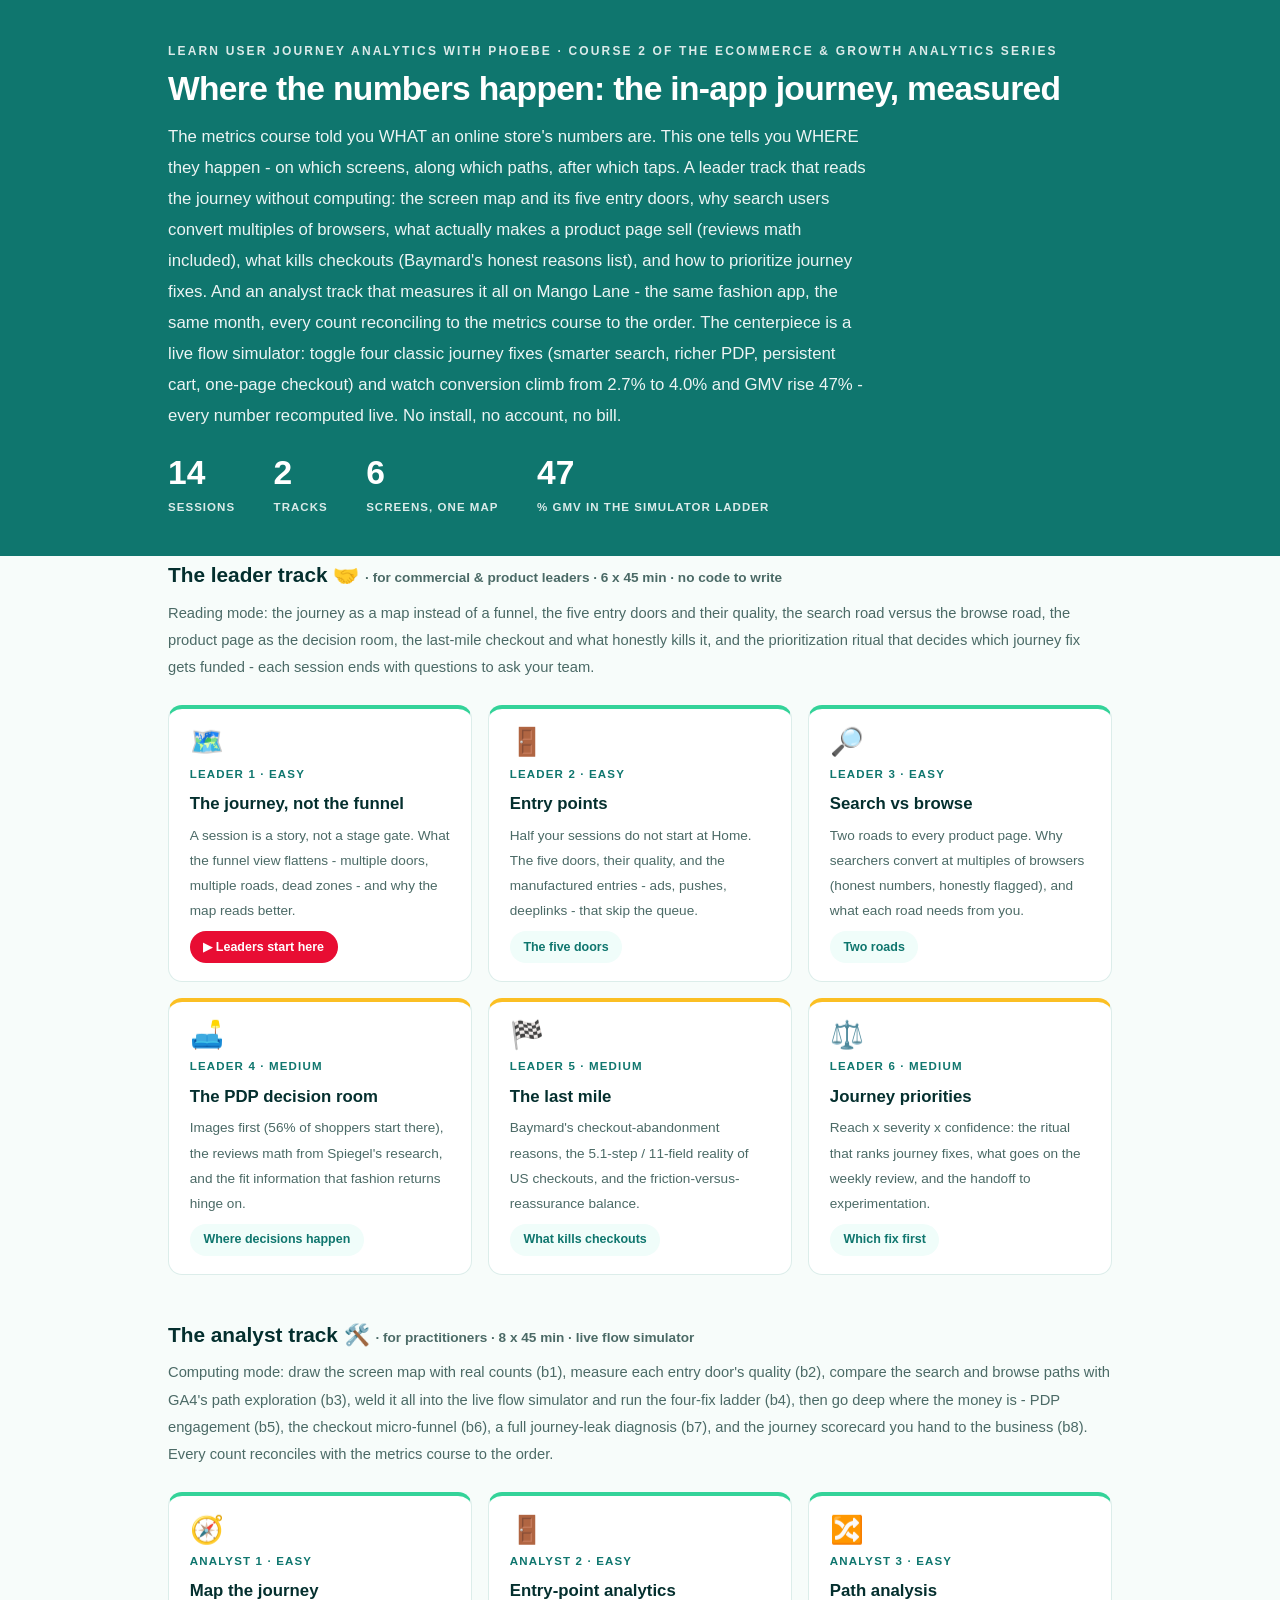
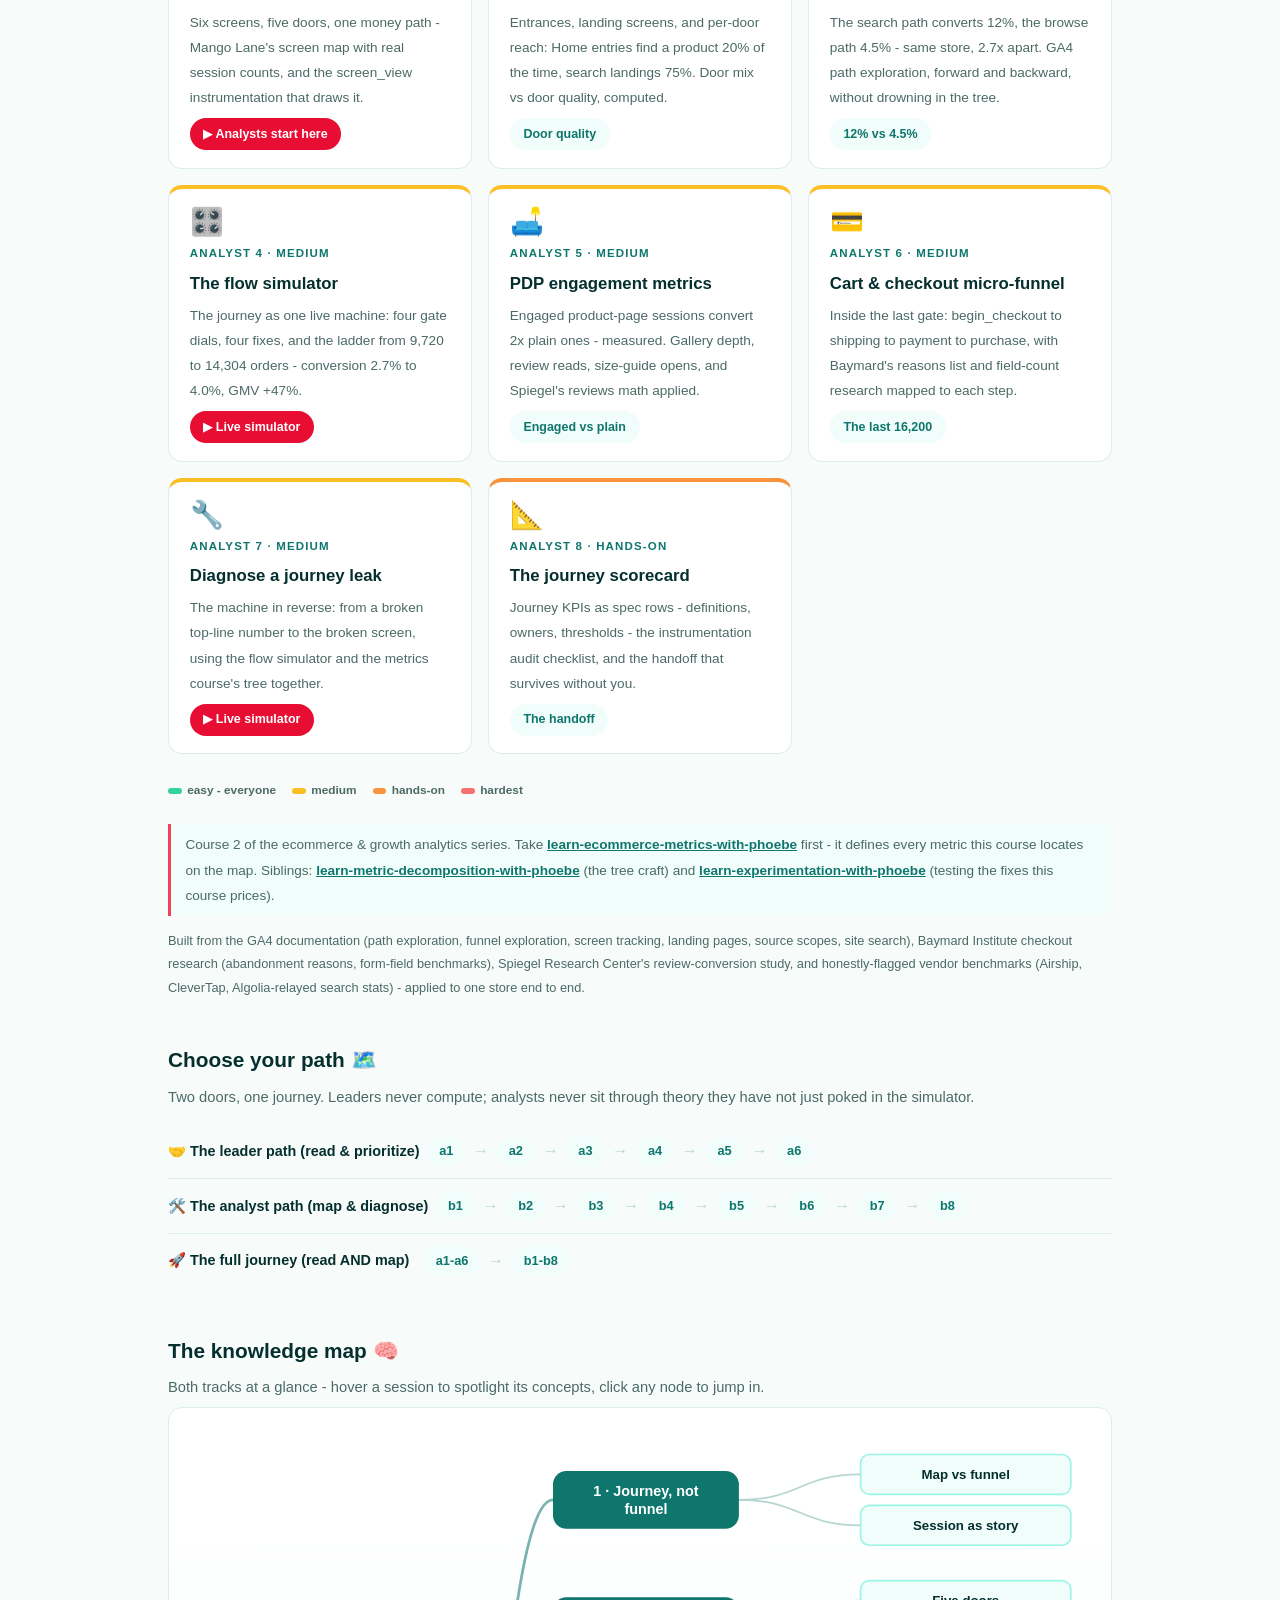
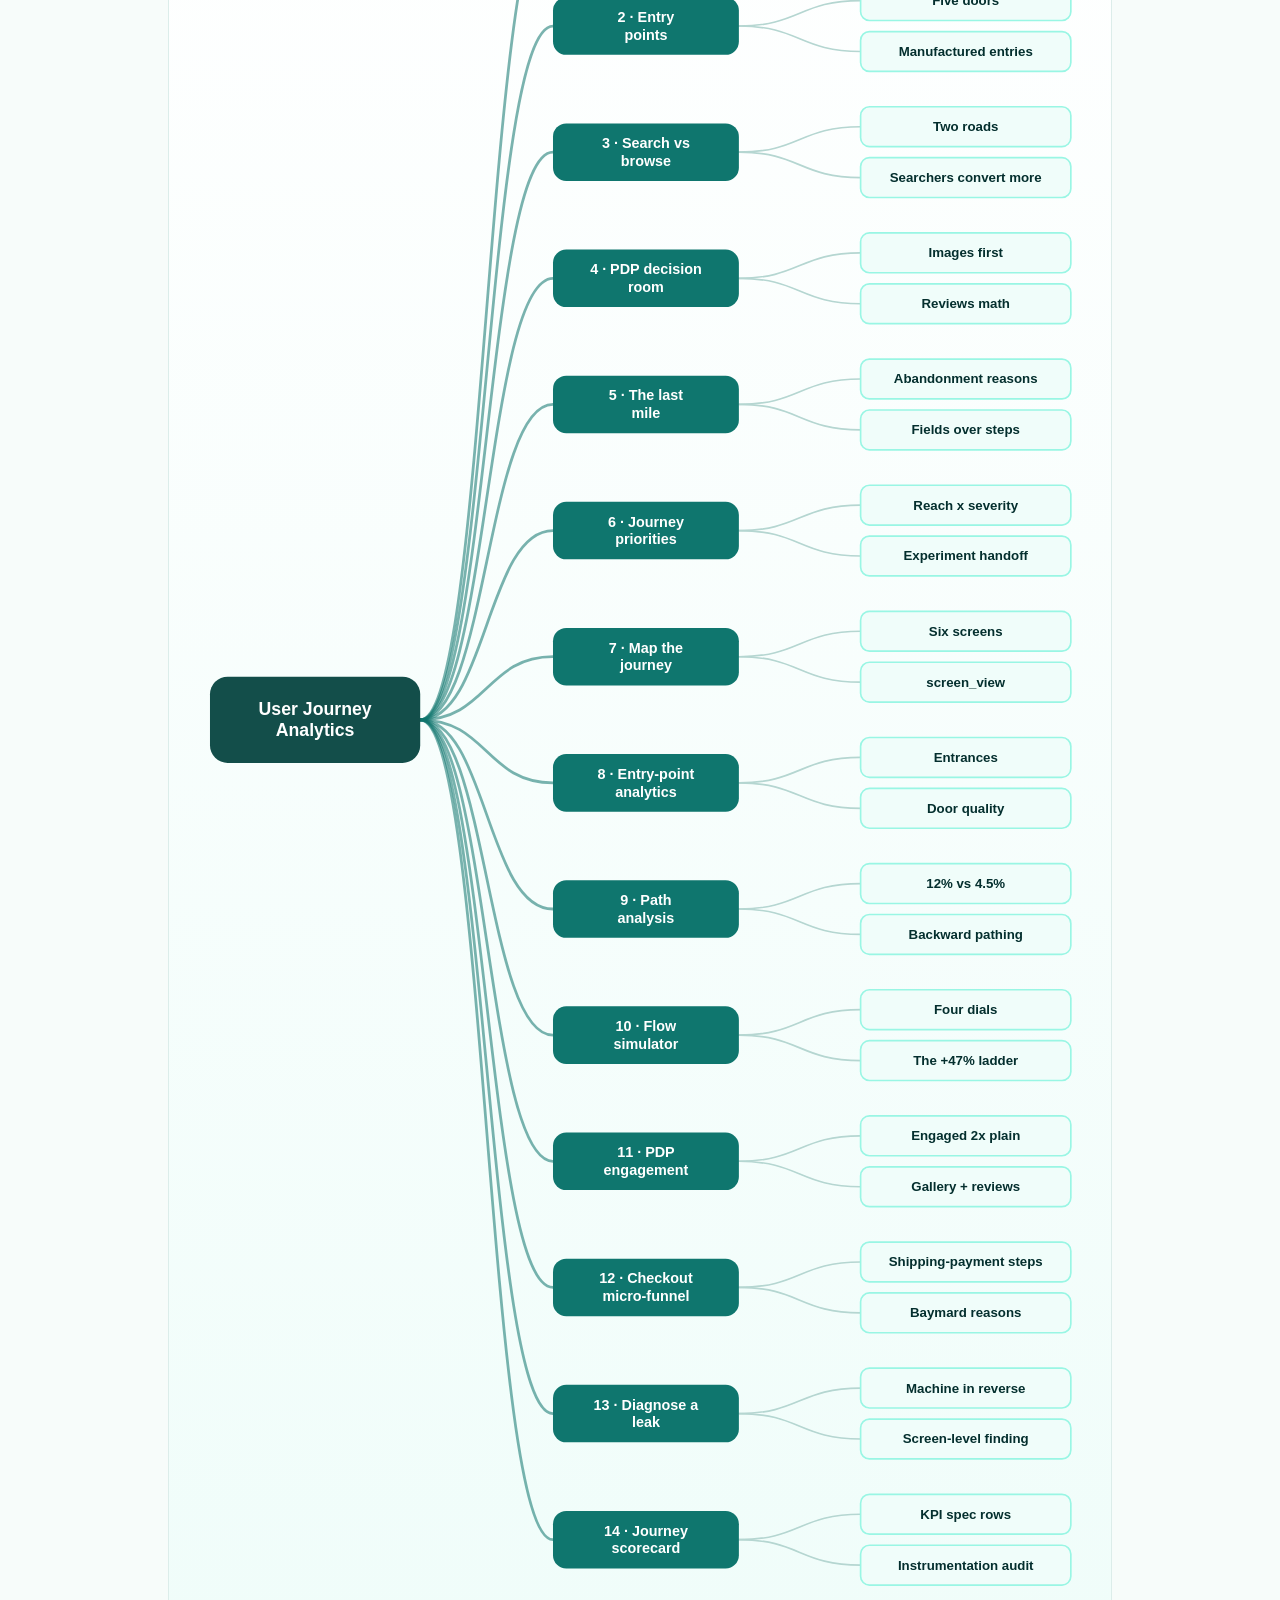
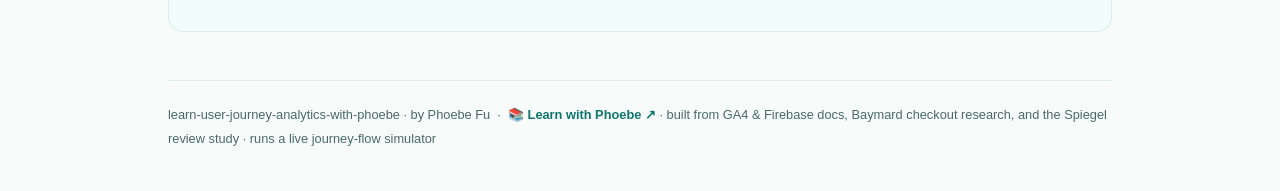
==== commit 686460ca: "Fix unreadable pills and labels: white text on a darker amber fill (--amber-solid) The "Real world" " ====
--- a/index.html
+++ b/index.html
@@ -3,8 +3,23 @@
 <head>
 <meta charset="UTF-8">
 <meta name="viewport" content="width=device-width, initial-scale=1.0">
+<!-- social:start -->
+<meta name="description" content="The metrics course told you WHAT an online store&#x27;s numbers are. This one tells you WHERE they happen - on which screens, along which paths, after which taps. A leader track that reads the...">
+<meta property="og:type" content="article">
+<meta property="og:site_name" content="Learn with Phoebe">
+<meta property="og:title" content="learn user journey analytics with phoebe - a two-track course you run in your browser">
+<meta property="og:description" content="The metrics course told you WHAT an online store&#x27;s numbers are. This one tells you WHERE they happen - on which screens, along which paths, after which taps. A leader track that reads the...">
+<meta property="og:url" content="https://phoebefu6.github.io/learn-user-journey-analytics-with-phoebe/">
+<meta property="og:image" content="https://phoebefu6.github.io/learn-user-journey-analytics-with-phoebe/assets/og-cover.png">
+<meta property="og:image:width" content="1200">
+<meta property="og:image:height" content="630">
+<meta name="twitter:card" content="summary_large_image">
+<meta name="twitter:title" content="learn user journey analytics with phoebe - a two-track course you run in your browser">
+<meta name="twitter:description" content="The metrics course told you WHAT an online store&#x27;s numbers are. This one tells you WHERE they happen - on which screens, along which paths, after which taps. A leader track that reads the...">
+<meta name="twitter:image" content="https://phoebefu6.github.io/learn-user-journey-analytics-with-phoebe/assets/og-cover.png">
+<!-- social:end -->
 <title>learn user journey analytics with phoebe - a two-track course you run in your browser</title>
-<link rel="stylesheet" href="assets/style.css?v=6">
+<link rel="stylesheet" href="assets/style.css?v=11">
 <style>
   .stats-row { display: flex; gap: 2.4rem; margin-top: 1.5rem; flex-wrap: wrap; }
   .stat b { display: block; font-size: 2.1rem; font-weight: 800; line-height: 1.05; font-variant-numeric: tabular-nums; }
@@ -304,7 +319,7 @@
   ]
 };
 </script>
-<script src="assets/mindmap.js?v=6"></script>
-<script src="assets/app.js?v=6"></script>
+<script src="assets/mindmap.js?v=7"></script>
+<script src="assets/app.js?v=7"></script>
 </body>
 </html>
--- a/assets/style.css
+++ b/assets/style.css
@@ -13,6 +13,7 @@
   --faint: #B5D6D1;
   --hairline: #DCEDEA;
   --amber: #F43F5E;
+  --amber-solid: #E80D33;
   --amber-ink: #042F2E;
   --amber-50: #FFE4E6;
   --paper: #F7FCFA;
@@ -88,9 +89,9 @@
 }
 .agenda span { padding: .45rem .3rem; white-space: nowrap; overflow: hidden; text-overflow: ellipsis; }
 .agenda .a1 { background: var(--indigo-deep); }
-.agenda .a2 { background: var(--indigo-mid); }
-.agenda .a3 { background: var(--amber); color: var(--amber-ink); }
-.agenda .a4 { background: var(--indigo-soft); }
+.agenda .a2 { background: var(--indigo-mid); color: var(--ink); }
+.agenda .a3 { background: #D63752; color: #fff; }
+.agenda .a4 { background: var(--indigo-soft); color: var(--ink); }
 
 /* ---------- toolbar ---------- */
 .toolbar {
@@ -102,8 +103,9 @@
   border-bottom: 1px solid var(--hairline);
   padding: .55rem 0;
 }
-.toolbar .wrap { display: flex; align-items: center; gap: .6rem; }
-.toolbar .crumb { font-size: .8rem; color: var(--muted); font-weight: 600; margin-right: auto; }
+.toolbar .wrap { display: flex; align-items: center; gap: .5rem; flex-wrap: nowrap; }
+.toolbar .crumb { font-size: .8rem; color: var(--muted); font-weight: 600; margin-right: auto; min-width: 0; white-space: nowrap; overflow: hidden; text-overflow: ellipsis; }
+.toolbar .btn { white-space: nowrap; flex: none; padding: .38rem .8rem; font-size: .78rem; line-height: 1.2; }
 .toolbar .crumb a { color: var(--indigo); text-decoration: none; }
 .btn {
   border: 1px solid var(--hairline);
@@ -223,7 +225,7 @@
 .pill.solid { background: var(--indigo); color: #fff; }
 .pill.light { background: var(--indigo-50); color: var(--indigo); }
 .pill.inkpill { background: var(--ink); color: #fff; }
-.pill.amber, .pill.peach { background: var(--amber); color: var(--amber-ink); }
+.pill.amber, .pill.peach { background: var(--amber-solid); color: #fff; }
 .pill.bare { color: var(--faint); }
 
 /* ---------- 4D grid ---------- */
@@ -281,7 +283,7 @@
   padding: .15rem .7rem;
 }
 .prompt-box.bad .label { background: var(--faint); color: var(--ink); }
-.prompt-box.good .label { background: var(--amber); color: var(--amber-ink); }
+.prompt-box.good .label { background: var(--amber-solid); color: #fff; }
 .copy-btn {
   position: absolute;
   top: .7rem;
@@ -298,16 +300,20 @@
   transition: background .15s ease;
 }
 .copy-btn:hover { background: rgba(255,255,255,.22); }
-.copy-btn.copied { background: var(--amber); border-color: var(--amber); color: var(--amber-ink); }
+.copy-btn.copied { background: var(--amber-solid); border-color: var(--amber-solid); color: #fff; }
 
 /* ---------- demo steps ---------- */
 .steps { counter-reset: step; margin: .6rem 0 1rem; }
 .step {
-  display: flex;
-  gap: .9rem;
+  display: grid;
+  grid-template-columns: max-content minmax(0, 1fr);
+  column-gap: .9rem;
+  row-gap: .2rem;
   padding: .85rem 0;
   border-bottom: .5px solid var(--hairline);
 }
+.step > * { grid-column: 2; min-width: 0; }
+.step > .prompt-box { margin: .8rem 0 .4rem; }
 .step:last-child { border-bottom: none; }
 .step::before {
   counter-increment: step;
@@ -345,8 +351,8 @@
 }
 .callout.example .ex-pill {
   display: inline-block;
-  background: var(--amber);
-  color: var(--amber-ink);
+  background: var(--amber-solid);
+  color: #fff;
   border-radius: 999px;
   padding: .15rem .7rem;
   font-size: .68rem;
@@ -688,7 +694,7 @@
   font-family: inherit; transition: all .14s ease; white-space: nowrap;
 }
 .sql-btn:hover { background: rgba(255,255,255,.2); }
-.sql-btn.sql-run { background: var(--amber); color: var(--amber-ink); border-color: var(--amber); }
+.sql-btn.sql-run { background: var(--amber-solid); color: #fff; border-color: var(--amber-solid); }
 .sql-btn.sql-run:hover { filter: brightness(1.05); }
 .sql-label {
   display: block;
@@ -874,14 +880,18 @@
   /* 44px tap targets */
   details.card summary { min-height: 44px; }
   .qopt { min-height: 44px; display: flex; align-items: center; padding: .7rem .9rem; }
-  .toolbar .btn, .pagefoot a { min-height: 44px; display: inline-flex; align-items: center; }
+  .toolbar .btn, .pagefoot a { min-height: 44px; display: inline-flex; align-items: center; justify-content: center; }
+  .toolbar .crumb, .toolbar #zoom-toggle { display: none; }
+  .toolbar .btn { flex: 1 1 0; padding: .3rem .4rem; font-size: .72rem; }
+  table.clean { display: block; overflow-x: auto; -webkit-overflow-scrolling: touch; }
 }
 
 @media (max-width: 640px) {
   /* long inline code tokens and nowrap chips are the two things that still
      forced the page sideways below 640px: let them break rather than push
      the layout. Inside the media query only - desktop is untouched. */
-  :not(pre) > code, .prompt-box span, code span { overflow-wrap: anywhere; word-break: break-word; }
+  :not(pre) > code, .prompt-box span, code span,
+  p span, li span, td span { overflow-wrap: anywhere; word-break: break-word; }
   .chip, .syn-chip, .pill, .mode, .tag { white-space: normal; max-width: 100%; }
 
   /* the agenda bar truncated its own labels into nonsense - stack it */
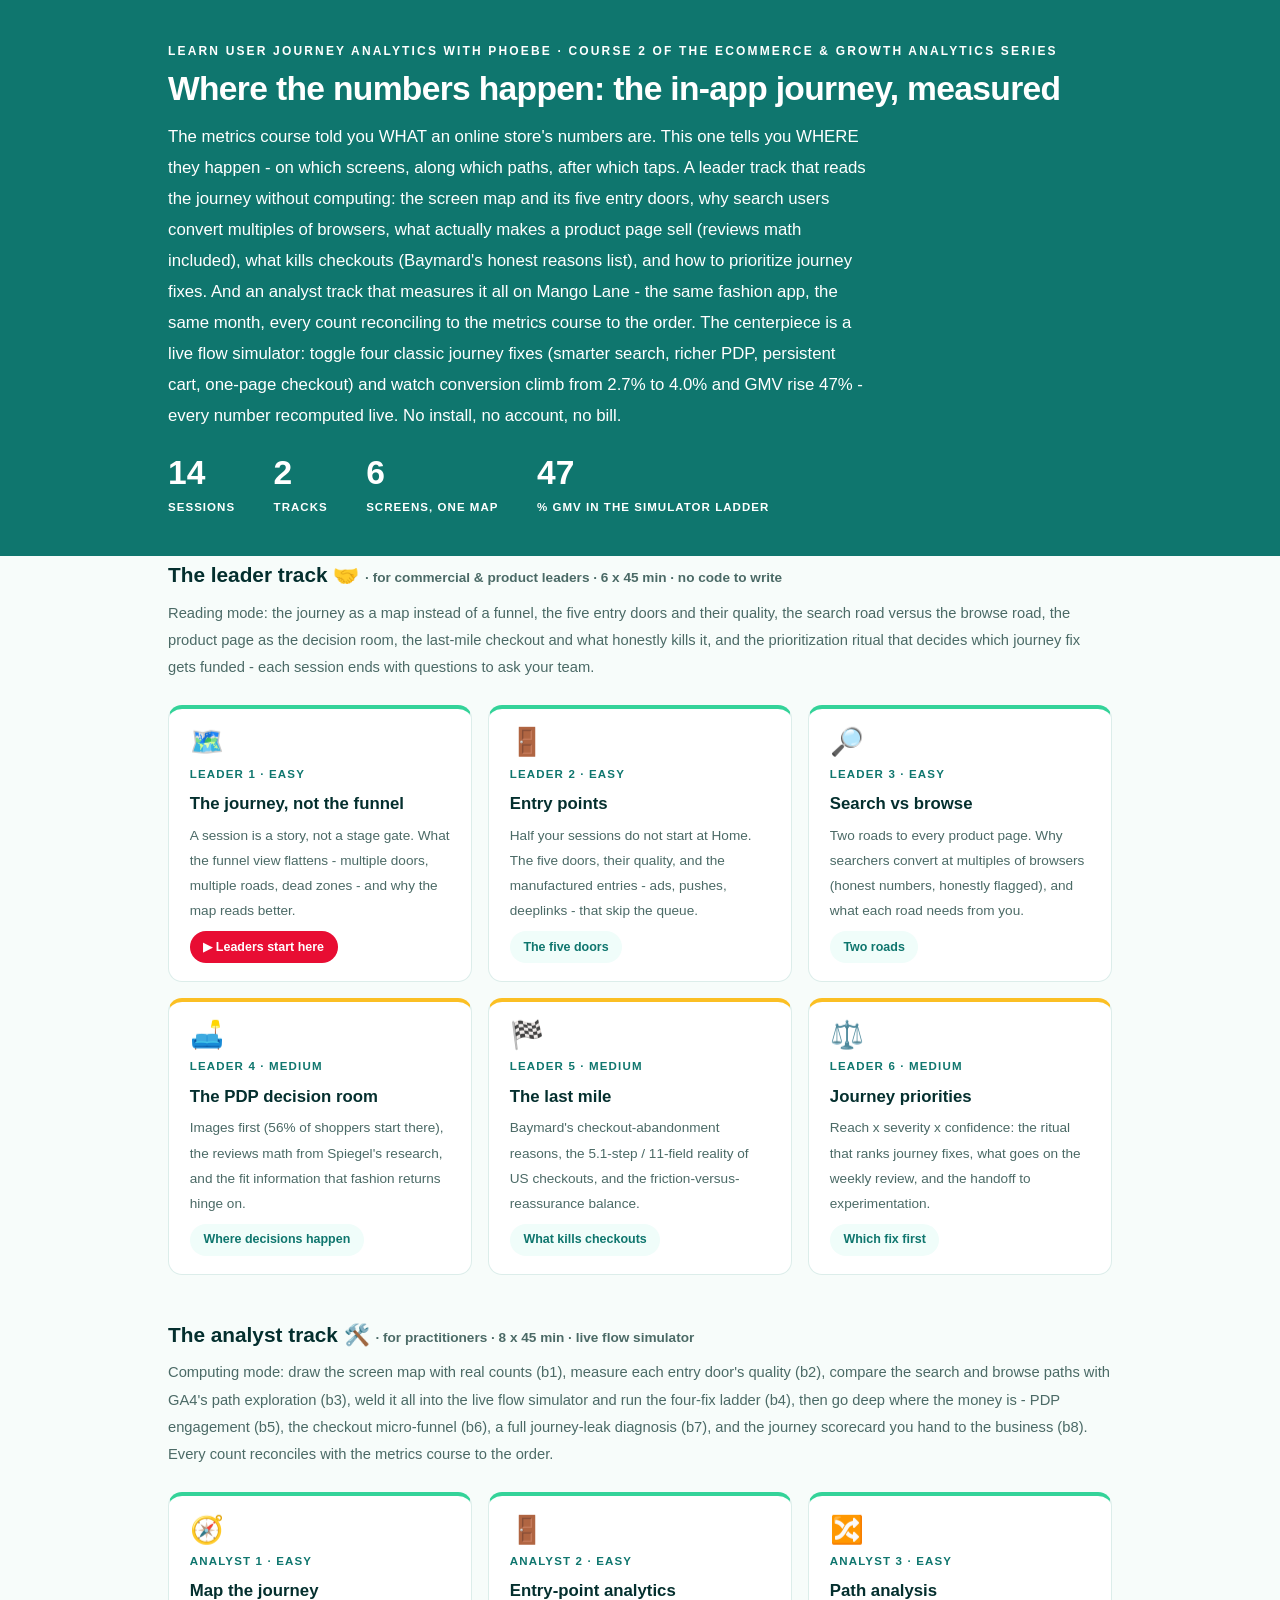
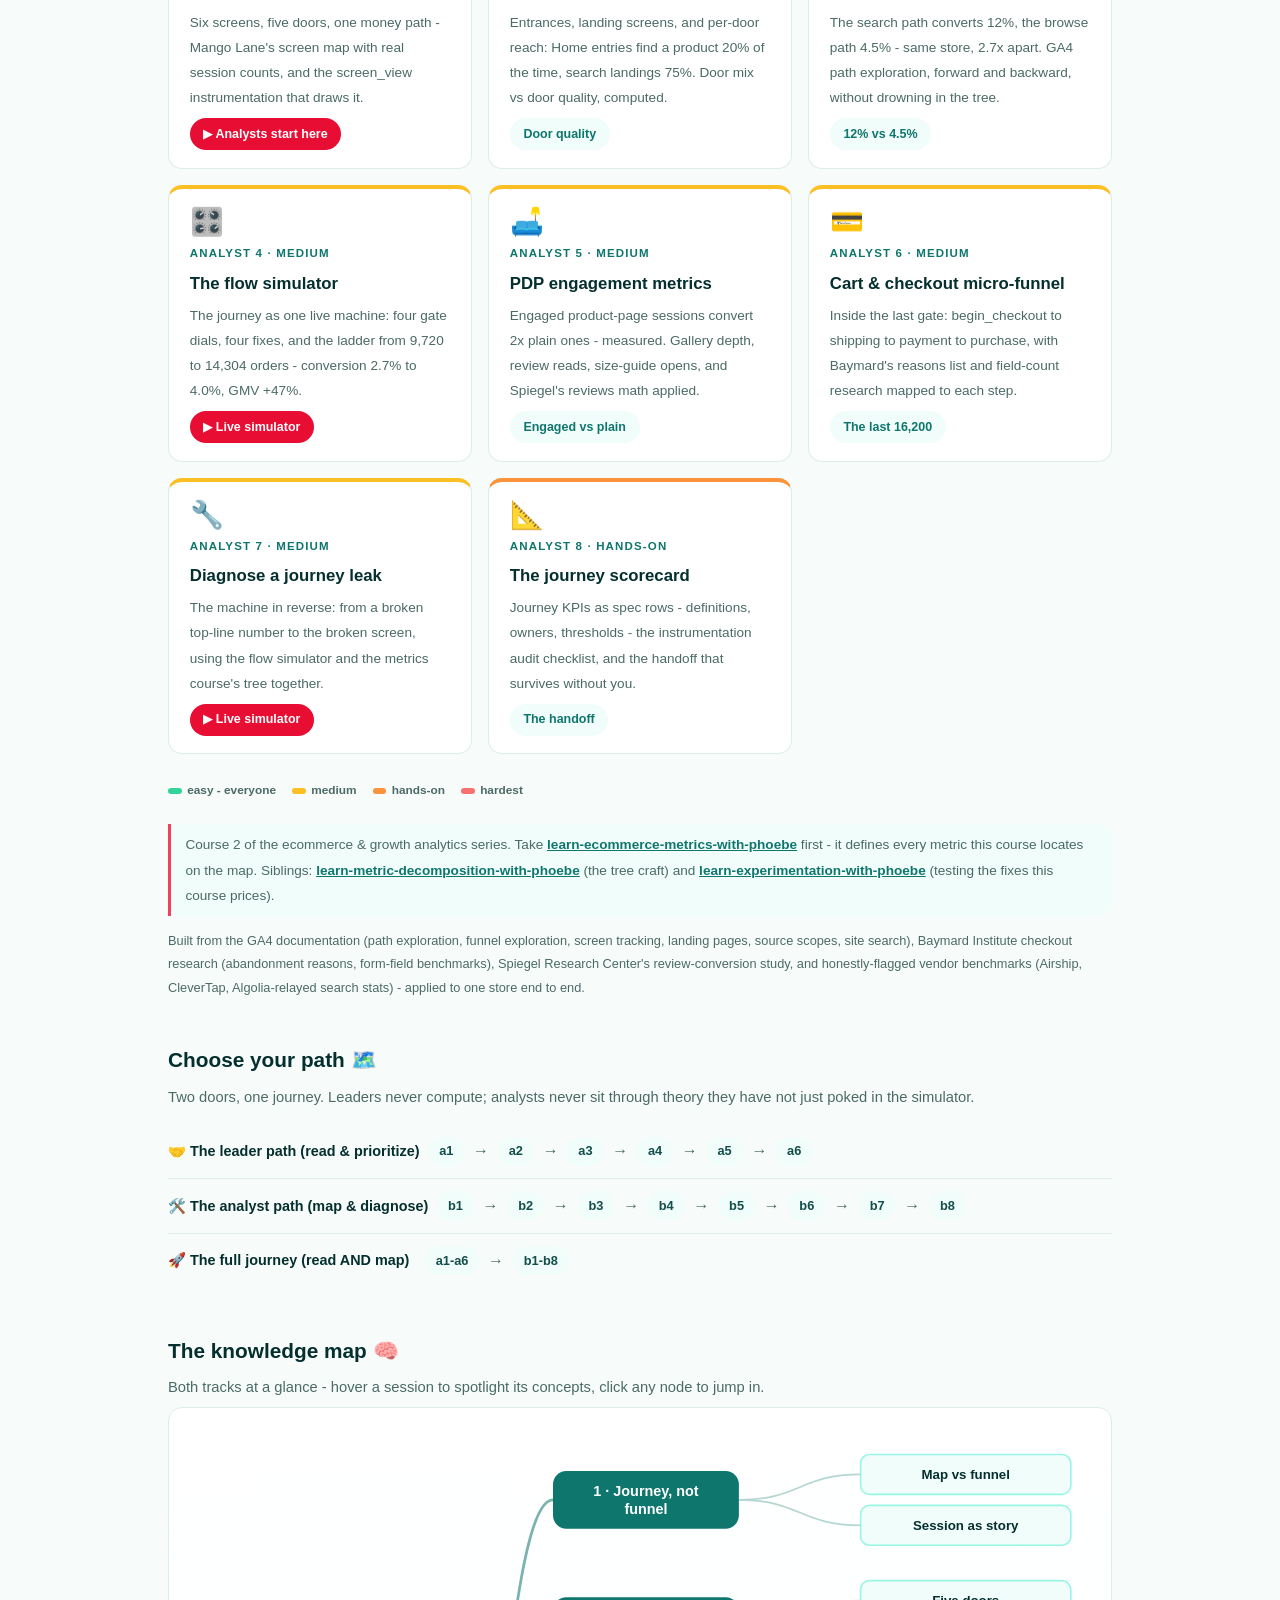
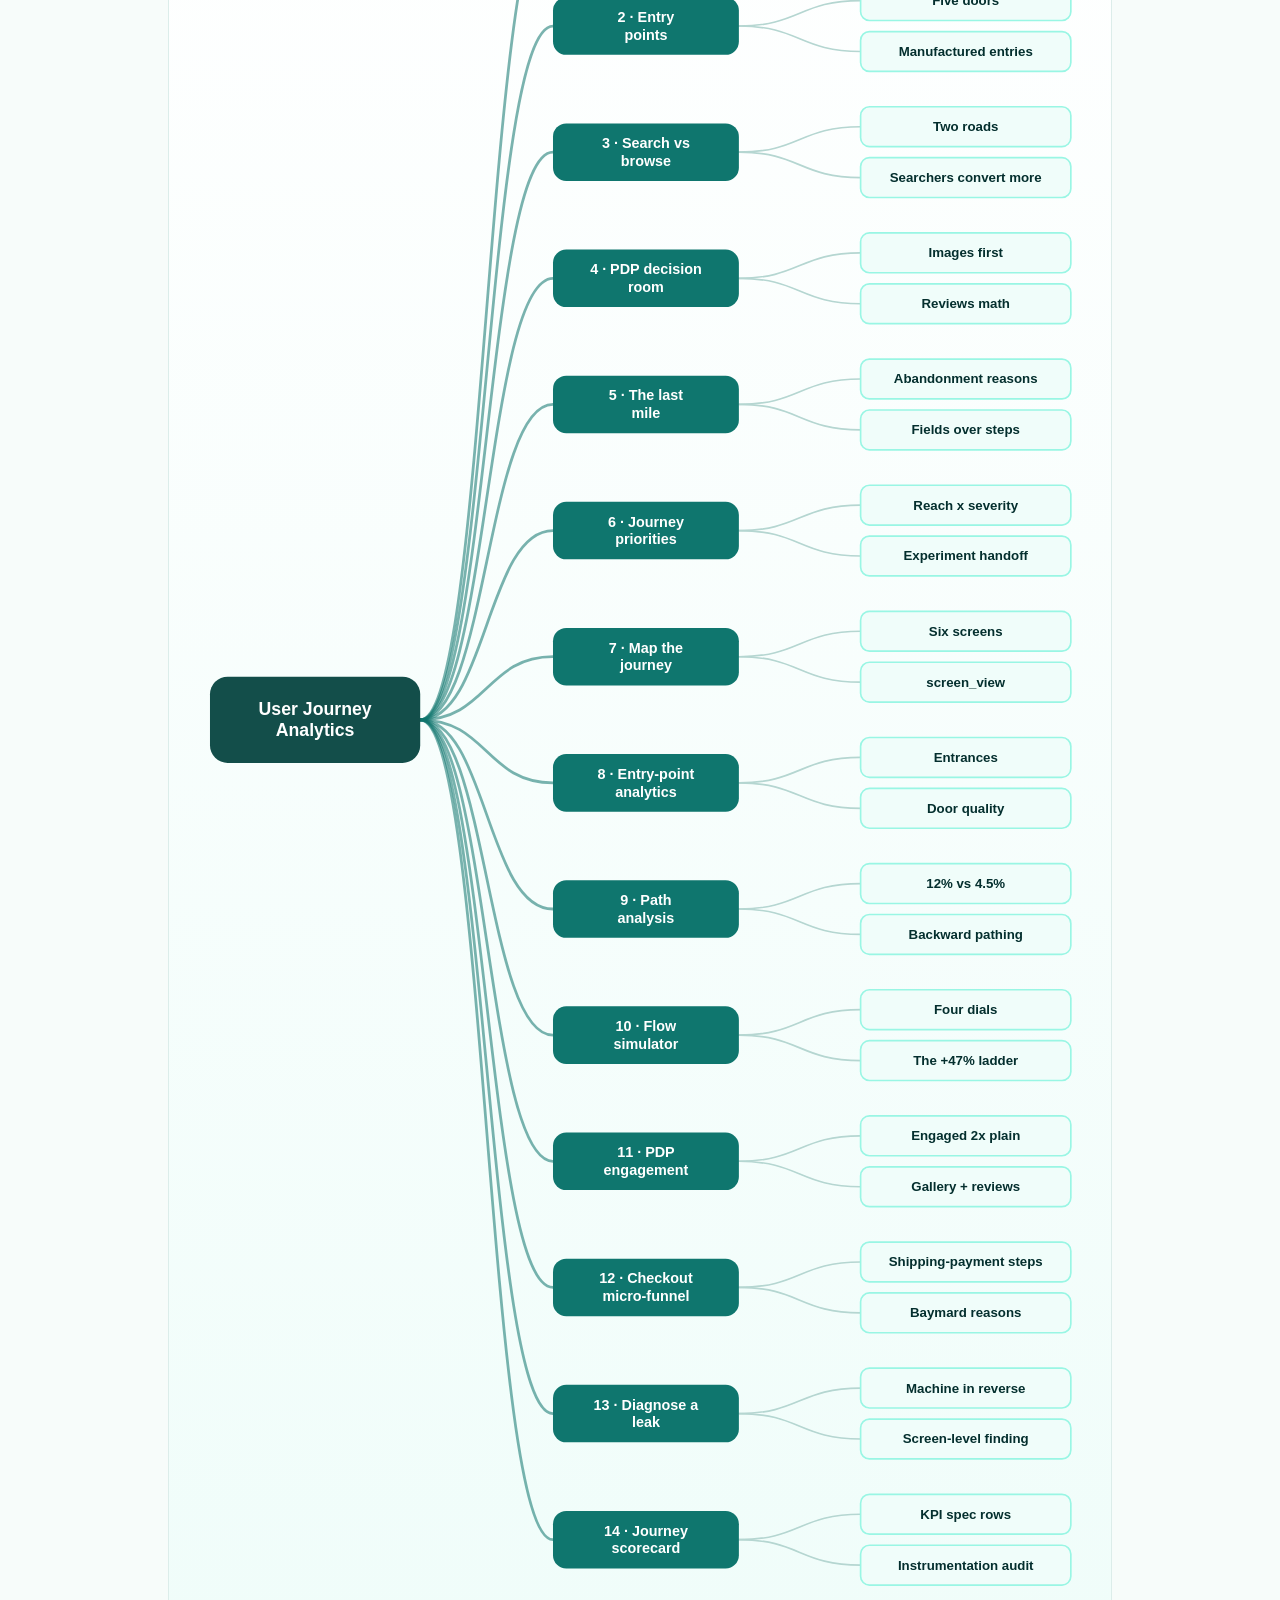
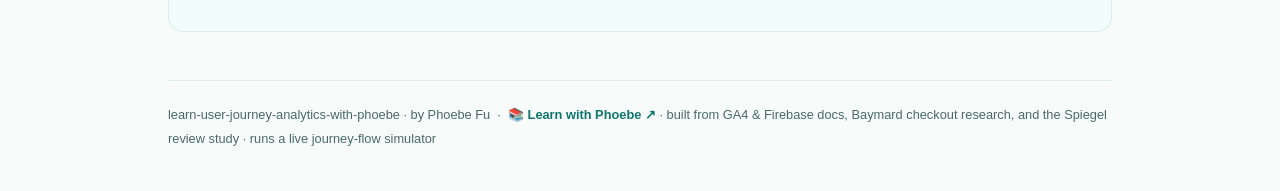
==== commit e5c3cc72: "Light surfaces everywhere: lightbox, cheat panel, code boxes; contrast and phone-width fixes Every d" ====
--- a/index.html
+++ b/index.html
@@ -19,11 +19,11 @@
 <meta name="twitter:image" content="https://phoebefu6.github.io/learn-user-journey-analytics-with-phoebe/assets/og-cover.png">
 <!-- social:end -->
 <title>learn user journey analytics with phoebe - a two-track course you run in your browser</title>
-<link rel="stylesheet" href="assets/style.css?v=11">
+<link rel="stylesheet" href="assets/style.css?v=28">
 <style>
   .stats-row { display: flex; gap: 2.4rem; margin-top: 1.5rem; flex-wrap: wrap; }
   .stat b { display: block; font-size: 2.1rem; font-weight: 800; line-height: 1.05; font-variant-numeric: tabular-nums; }
-  .stat span { font-size: .72rem; opacity: .85; text-transform: uppercase; letter-spacing: .09em; font-weight: 600; }
+  .stat span { font-size: .72rem; opacity: 1; text-transform: uppercase; letter-spacing: .09em; font-weight: 600; }
 
   .course-grid { display: grid; grid-template-columns: repeat(auto-fit, minmax(17rem, 1fr)); gap: 1rem; margin-top: 1.5rem; }
   .course-card {
@@ -60,9 +60,9 @@
   .path { display: flex; gap: .55rem; align-items: center; padding: .75rem 0; border-bottom: .5px solid var(--hairline); flex-wrap: wrap; }
   .path:last-child { border-bottom: none; }
   .path b { min-width: 15.5rem; font-size: .9rem; }
-  .path .pstep { background: var(--indigo-50); color: var(--indigo); border-radius: 999px; padding: .16rem .68rem; font-weight: 700; font-size: .8rem; text-decoration: none; transition: all .12s ease; }
+  .path .pstep { background: var(--indigo-50); color: var(--indigo-deep); border-radius: 999px; padding: .16rem .68rem; font-weight: 700; font-size: .8rem; text-decoration: none; transition: all .12s ease; }
   .path .pstep:hover { background: var(--indigo); color: #fff; }
-  .path .parr { color: var(--faint); font-weight: 700; }
+  .path .parr { color: var(--muted); font-weight: 700; }
 
   .mm-section { margin-top: 1.6rem; }
   .mm-section h2 { font-size: 1.3rem; font-weight: 800; margin-bottom: .2rem; }
@@ -320,6 +320,6 @@
 };
 </script>
 <script src="assets/mindmap.js?v=7"></script>
-<script src="assets/app.js?v=7"></script>
+<script src="assets/app.js?v=28"></script>
 </body>
 </html>
--- a/assets/style.css
+++ b/assets/style.css
@@ -3,6 +3,7 @@
    (CSS var names still read --indigo/--amber; they hold teal/coral values.) */
 
 :root {
+  --fill-solid: #E80D33;
   --indigo: #0F766E;
   --indigo-deep: #134E4A;
   --indigo-mid: #14B8A6;
@@ -17,8 +18,8 @@
   --amber-ink: #042F2E;
   --amber-50: #FFE4E6;
   --paper: #F7FCFA;
-  --code-bg: #03211F;
-  --code-ink: #CCFBF1;
+  --code-bg: #F0FDFA;
+  --code-ink: #042F2E;
   --radius: 14px;
 }
 
@@ -48,7 +49,7 @@
   font-size: .75rem;
   letter-spacing: .18em;
   text-transform: uppercase;
-  opacity: .85;
+  opacity: 1;
   font-weight: 600;
 }
 .masthead h1 {
@@ -59,7 +60,7 @@
   letter-spacing: -.02em;
 }
 .masthead h1 .accent { color: inherit; }
-.masthead .sub { font-size: 1.05rem; opacity: .92; max-width: 44rem; }
+.masthead .sub { font-size: 1.05rem; opacity: 1; max-width: 44rem; }
 
 .chip-row { display: flex; flex-wrap: wrap; gap: .5rem; margin-top: 1.1rem; }
 .chip {
@@ -73,7 +74,7 @@
   white-space: nowrap;
 }
 .chip.level { background: #fff; color: var(--indigo); }
-.chip.audience { background: rgba(255,255,255,.16); color: #fff; border: 1px solid rgba(255,255,255,.35); }
+.chip.audience { background: rgba(255,255,255,.08); color: #fff; border: 1px solid rgba(255,255,255,.35); }
 .chip.time { background: var(--ink); color: #fff; font-variant-numeric: tabular-nums; }
 
 /* ---------- agenda bar ---------- */
@@ -226,7 +227,7 @@
 .pill.light { background: var(--indigo-50); color: var(--indigo); }
 .pill.inkpill { background: var(--ink); color: #fff; }
 .pill.amber, .pill.peach { background: var(--amber-solid); color: #fff; }
-.pill.bare { color: var(--faint); }
+.pill.bare { color: var(--muted); }
 
 /* ---------- 4D grid ---------- */
 .grid-2 { display: grid; grid-template-columns: repeat(auto-fit, minmax(15rem, 1fr)); gap: .8rem; margin: .5rem 0 1rem; }
@@ -255,10 +256,11 @@
 table.clean td:first-child { font-weight: 600; }
 
 /* ---------- prompt boxes ---------- */
-.prompt-box {
+.prompt-box{
   position: relative;
-  background: var(--code-bg);
-  color: var(--code-ink);
+  background: #F0FDFA;
+  border: 1px solid #DCEDEA;
+  color: #042F2E;
   border-radius: var(--radius);
   padding: 1.1rem 1.2rem;
   margin: 1rem 0 1.2rem;
@@ -268,12 +270,12 @@
   white-space: pre-wrap;
   word-break: break-word;
 }
-.prompt-box .label {
+.prompt-box .label{
   position: absolute;
   top: -0.7rem;
   left: 1rem;
-  background: var(--indigo);
-  color: #fff;
+  background: #0F766E;
+  color: #FFFFFF;
   font-family: "Inter", -apple-system, sans-serif;
   font-size: .68rem;
   font-weight: 700;
@@ -284,13 +286,13 @@
 }
 .prompt-box.bad .label { background: var(--faint); color: var(--ink); }
 .prompt-box.good .label { background: var(--amber-solid); color: #fff; }
-.copy-btn {
+.copy-btn{
   position: absolute;
   top: .7rem;
   right: .7rem;
-  background: rgba(255,255,255,.1);
-  border: 1px solid rgba(255,255,255,.25);
-  color: #fff;
+  background: #FFFFFF;
+  border: 1px solid #DCEDEA;
+  color: #042F2E;
   border-radius: 999px;
   padding: .25rem .8rem;
   font-size: .72rem;
@@ -299,7 +301,7 @@
   font-family: "Inter", -apple-system, sans-serif;
   transition: background .15s ease;
 }
-.copy-btn:hover { background: rgba(255,255,255,.22); }
+.copy-btn:hover { background: #DCEDEA; }
 .copy-btn.copied { background: var(--amber-solid); border-color: var(--amber-solid); color: #fff; }
 
 /* ---------- demo steps ---------- */
@@ -389,11 +391,11 @@
   gap: .4rem;
 }
 
-.lightbox {
+.lightbox{
   position: fixed;
   inset: 0;
   z-index: 100;
-  background: rgba(4,47,46,.9);
+  background: rgba(247,252,250,.97);
   display: none;
   align-items: center;
   justify-content: center;
@@ -401,8 +403,10 @@
   cursor: zoom-out;
 }
 .lightbox.open { display: flex; }
-.lightbox .inner {
+.lightbox .inner{
   background: #fff;
+  border: 1px solid #DCEDEA;
+  box-shadow: 0 10px 40px rgba(4,47,46,.14);
   border-radius: var(--radius);
   padding: 2rem;
   max-width: 94vw;
@@ -410,13 +414,12 @@
   overflow: auto;
 }
 .lightbox .inner svg, .lightbox .inner img { width: min(88vw, 70rem); height: auto; }
-.lightbox .close-hint {
+.lightbox .close-hint{
   position: fixed;
   top: 1rem; right: 1.4rem;
-  color: #fff;
+  color: #042F2E;
   font-size: .8rem;
   font-weight: 600;
-  opacity: .8;
 }
 
 /* ---------- courses covered ---------- */
@@ -435,19 +438,20 @@
 .covered-row .note { margin-left: auto; color: var(--muted); font-size: .78rem; text-align: right; }
 
 /* ---------- cheat sheet footer ---------- */
-.cheat {
-  background: var(--ink);
-  color: #fff;
+.cheat{
+  background: #F0FDFA;
+  border: 1px solid #DCEDEA;
+  color: #042F2E;
   border-radius: var(--radius);
   padding: 1.6rem 1.6rem 1.3rem;
   margin-top: 3rem;
 }
 .cheat h3 { font-size: 1.1rem; margin-bottom: 1rem; }
-.cheat h3 span { color: var(--indigo-soft); }
+.cheat h3 span { color: #0F766E; }
 .cheat .grid-2 { gap: 1rem; }
 .cheat .cheat-item { border-left: 3px solid var(--indigo-mid); padding-left: .8rem; }
-.cheat .cheat-item b { display: block; font-size: .85rem; color: var(--indigo-soft); }
-.cheat .cheat-item span { font-size: .82rem; opacity: .85; }
+.cheat .cheat-item b { display: block; font-size: .85rem; color: #134E4A; }
+.cheat .cheat-item span { font-size: .82rem; color: #4B6A66; }
 
 footer.pagefoot {
   border-top: 1px solid var(--hairline);
@@ -542,7 +546,7 @@
   margin-top: 1.1rem;
   flex-wrap: wrap;
 }
-.journey .jlabel { font-size: .7rem; font-weight: 700; text-transform: uppercase; letter-spacing: .09em; opacity: .8; margin-right: .3rem; }
+.journey .jlabel { font-size: .7rem; font-weight: 700; text-transform: uppercase; letter-spacing: .09em; opacity: 1; margin-right: .3rem; }
 .journey a {
   width: 1.7rem; height: 1.7rem;
   border-radius: 999px;
@@ -746,7 +750,7 @@
 .tree-btn { font: inherit; font-size: 13px; font-weight: 600; padding: 6px 12px; border-radius: 999px; border: 1px solid #DCEDEA; background: #FFFFFF; color: #042F2E; cursor: pointer; }
 .tree-btn:hover { border-color: #0F766E; }
 .tree-btn.tree-drop { background: #FFE4E6; border-color: #F43F5E; color: #042F2E; }
-.tree-btn.tree-drop:hover { background: #F43F5E; color: #FFFFFF; }
+.tree-btn.tree-drop:hover { background: var(--fill-solid); color: #FFFFFF; }
 .tree-canvas { padding: 24px 18px; overflow-x: auto; }
 .tree-node-wrap { display: flex; flex-direction: column; align-items: center; }
 .tree-node { position: relative; min-width: 130px; max-width: 180px; padding: 12px 14px; border-radius: 12px; border: 1.5px solid #99F6E4; background: #F0FDFA; text-align: center; }
@@ -764,7 +768,7 @@
 .tree-input:focus { outline: none; border-color: #0F766E; background: #FFFFFF; }
 .tree-suffix { font-size: 12px; font-weight: 600; color: #4B6A66; }
 .tree-delta { position: absolute; top: -10px; right: -8px; font-size: 10.5px; font-weight: 800; padding: 2px 7px; border-radius: 999px; }
-.tree-delta.down { background: #F43F5E; color: #FFFFFF; }
+.tree-delta.down { background: var(--fill-solid); color: #FFFFFF; }
 .tree-delta.up { background: #0F766E; color: #FFFFFF; }
 .tree-kids { display: flex; gap: 16px; margin-top: 26px; position: relative; align-items: flex-start; justify-content: center; }
 .tree-kids::before { content: ""; position: absolute; top: -14px; left: 50%; width: 1.5px; height: 14px; background: #99F6E4; }
@@ -923,3 +927,28 @@
   color: var(--pv-flag);
 }
 /* === /LWP-PATCH === */
+
+/* layout-patch-3: phone-width overflow (2026-10-10) */
+.sql-bar { flex-wrap: wrap; }
+@media (max-width: 480px) {
+  .covered-row { flex-wrap: wrap; }
+  .covered-row .note { margin-left: 0; text-align: left; flex-basis: 100%; }
+  details.card summary { flex-wrap: wrap; }
+  details.card summary .mini { white-space: normal; }
+  .wk, .sqlbox, .prompt-box, pre { max-width: 100%; overflow-x: auto; }
+  .mono, code, strong, .note { overflow-wrap: anywhere; }
+  select, input[type=range], label { max-width: 100%; }
+  canvas, svg, img { max-width: 100%; height: auto; }
+  .tree-kids, .tree-node-wrap, .tree-node, .rb-night, .al-row, .gd-field, .tl-row, .sl-row { max-width: 100%; overflow-x: auto; }
+  .tl-cols, .sl-cols, .bb-cols, .ev-cols, [class$="-cols"] { grid-template-columns: 1fr !important; display: grid; }
+  .tl-cols > *, .sl-cols > *, [class$="-cols"] > * { min-width: 0; max-width: 100%; }
+  .mono { white-space: normal; }
+  .er-w, .bb-lab, .tl-lev, .sl-lev { max-width: 100%; white-space: normal; }
+}
+/* contrast-patch-2b */
+.cheat a { color: var(--indigo-deep, var(--ink)); }
+.chip.audience { background: transparent; border-color: rgba(255,255,255,.55); }
+.masthead a, .masthead .sub a { color: #fff; text-decoration: underline; text-underline-offset: 2px; }
+.prompt-box b, .prompt-box strong { color: var(--indigo-deep, var(--ink)); }
+.prompt-box span, .prompt-box em, .prompt-box i { color: inherit; }
+.pp-stamp i { color: var(--ink); }
